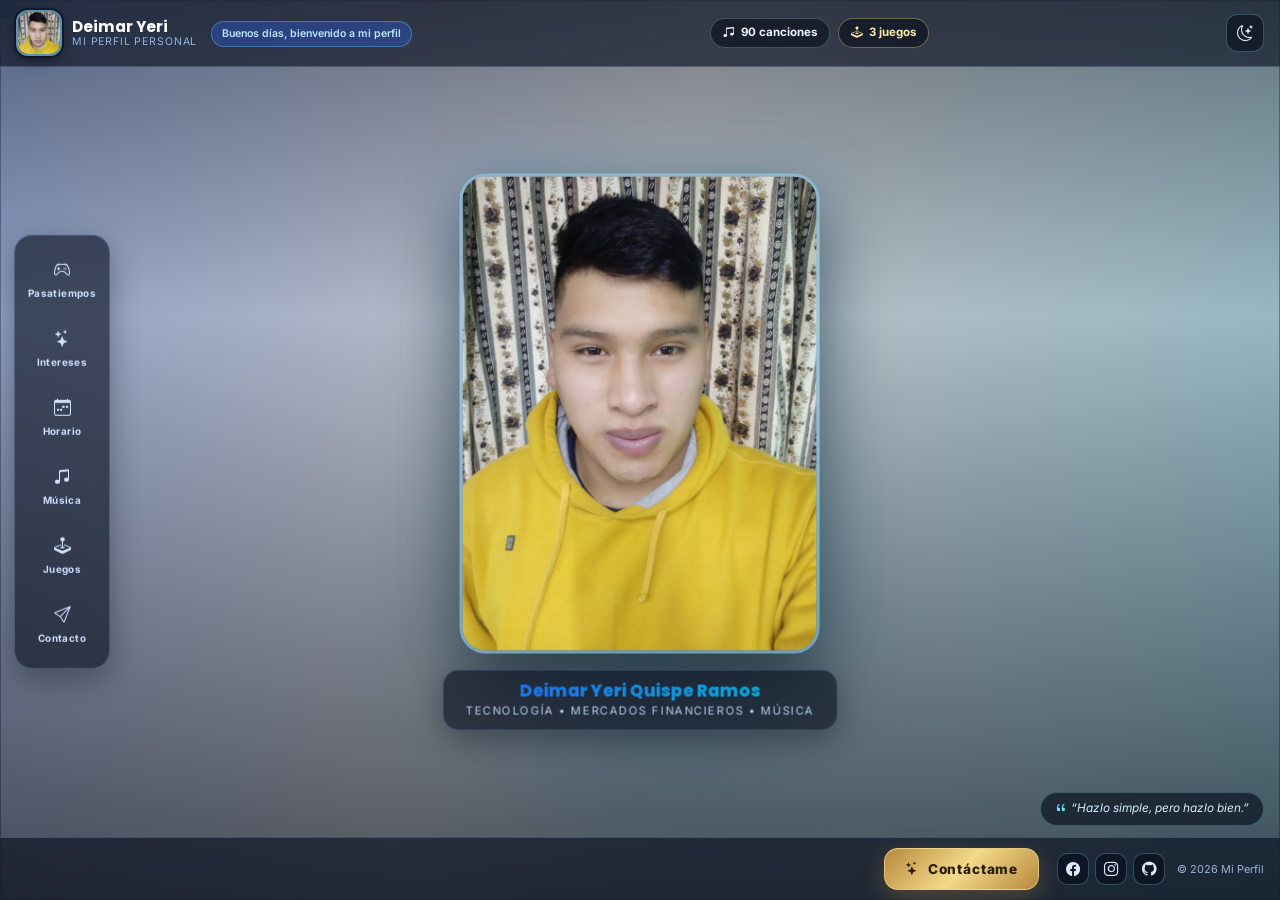
==== index.html @ ccaa0419 "Add files via upload" ====
<!DOCTYPE html>
<html lang="es">
<head>
  <meta charset="UTF-8">
  <!-- Viewport para PWA (guía: sin zoom manual) -->
  <meta name="viewport" content="width=device-width, initial-scale=1.0, maximum-scale=1.0, user-scalable=no">
  <title>Mi Perfil Personal</title>

  <!-- PWA -->
  <link rel="manifest" href="manifest.json">
  <meta name="theme-color" content="#0b1220">
  <meta name="description" content="Perfil personal de Deimar Yeri Quispe Ramos: pasatiempos, intereses, horario, música, juegos y contacto.">
  <link rel="icon" type="image/png" sizes="192x192" href="icons/icon-192.png">
  <link rel="apple-touch-icon" href="icons/icon-192.png">
  <meta name="apple-mobile-web-app-capable" content="yes">
  <meta name="apple-mobile-web-app-status-bar-style" content="black-translucent">
  <meta name="apple-mobile-web-app-title" content="Deimar Yeri">

  <!-- Detección de móvil/tablet (guía PWA) -->
  <script>
    (function () {
      var esMovil = window.innerWidth <= 768 || /Android|iPhone|iPad/i.test(navigator.userAgent);
      document.documentElement.classList.add(esMovil ? "es-movil" : "es-escritorio");
    })();
  </script>

  <!-- Tipografías -->
  <link rel="preconnect" href="https://fonts.googleapis.com">
  <link rel="preconnect" href="https://fonts.gstatic.com" crossorigin>
  <link href="https://fonts.googleapis.com/css2?family=Inter:wght@400;500;600&family=Poppins:wght@600;700;800&display=swap" rel="stylesheet">

  <!-- Bootstrap 5 (CDN) -->
  <link href="https://cdn.jsdelivr.net/npm/bootstrap@5.3.3/dist/css/bootstrap.min.css" rel="stylesheet">
  <!-- Iconos de Bootstrap -->
  <link href="https://cdn.jsdelivr.net/npm/bootstrap-icons@1.11.3/font/bootstrap-icons.css" rel="stylesheet">
  <!-- Mi hoja de estilos -->
  <link rel="stylesheet" href="style.css?v=lobby5">
</head>
<body>

<div class="lobby">

  <!-- ================= ESCENARIO DE FONDO ================= -->
  <div class="fondo-escenario" aria-hidden="true">
    <img src="https://images.unsplash.com/photo-1470071459604-3b5ec3a7fe05?auto=format&fit=crop&w=1600&q=70" alt="">
    <div class="fondo-tilt"></div>
    <div class="fondo-brillo"></div>
  </div>

  <!-- ================= BARRA SUPERIOR ================= -->
  <header class="barra-top">
    <div class="jugador">
      <img src="foto-perfil.jpg" alt="Foto de Deimar Yeri" class="jugador-foto">
      <div class="jugador-datos">
        <strong>Deimar Yeri</strong>
        <small>Mi Perfil Personal</small>
      </div>
      <div id="perfilSaludo" class="jugador-saludo"></div>
    </div>

    <div class="top-recursos" aria-hidden="true">
      <span class="chip-recurso"><i class="bi bi-music-note-beamed"></i>90 canciones</span>
      <span class="chip-recurso chip-oro"><i class="bi bi-joystick"></i>3 juegos</span>
    </div>

    <div class="top-acciones">
      <button id="botonInstalar" type="button" class="btn-top d-none" aria-label="Instalar la aplicación">
        <i class="bi bi-download"></i>
      </button>
      <button id="botonTema" type="button" class="btn-top" aria-label="Cambiar tema">
        <i class="bi bi-moon-stars"></i>
      </button>

      <!-- Menú hamburguesa (se ve solo en celular) -->
      <button class="btn-top d-md-none" type="button" data-bs-toggle="collapse" data-bs-target="#menu"
              aria-controls="menu" aria-expanded="false" aria-label="Abrir menú">
        <i class="bi bi-list"></i>
      </button>
    </div>

    <!-- Menú desplegable del hamburguesa -->
    <div class="collapse menu-caida" id="menu">
      <ul class="nav flex-column menu-lista">
        <li><a class="nav-link" href="#pasatiempos" data-panel="pasatiempos"><i class="bi bi-controller"></i>Pasatiempos</a></li>
        <li><a class="nav-link" href="#intereses" data-panel="intereses"><i class="bi bi-stars"></i>Intereses</a></li>
        <li><a class="nav-link" href="#horario" data-panel="horario"><i class="bi bi-calendar-week"></i>Horario</a></li>
        <li><a class="nav-link" href="#musica" data-panel="musica"><i class="bi bi-music-note-beamed"></i>Música</a></li>
        <li><a class="nav-link" href="#juegos" data-panel="juegos"><i class="bi bi-joystick"></i>Juegos</a></li>
        <li><a class="nav-link" href="#contacto" data-panel="contacto"><i class="bi bi-send"></i>Contacto</a></li>
      </ul>
    </div>
  </header>

  <!-- ================= ZONA CENTRAL ================= -->
  <div class="centro">

    <!-- Rail de iconos (columna izquierda, como Tienda/Eventos) -->
    <nav class="rail d-none d-md-flex" aria-label="Secciones">
      <button class="rail-btn" type="button" data-panel="pasatiempos">
        <i class="bi bi-controller"></i><span>Pasatiempos</span>
      </button>
      <button class="rail-btn" type="button" data-panel="intereses">
        <i class="bi bi-stars"></i><span>Intereses</span>
      </button>
      <button class="rail-btn" type="button" data-panel="horario">
        <i class="bi bi-calendar-week"></i><span>Horario</span>
      </button>
      <button class="rail-btn" type="button" data-panel="musica">
        <i class="bi bi-music-note-beamed"></i><span>Música</span>
      </button>
      <button class="rail-btn" type="button" data-panel="juegos">
        <i class="bi bi-joystick"></i><span>Juegos</span>
      </button>
      <button class="rail-btn rail-oro" type="button" data-panel="contacto">
        <i class="bi bi-send"></i><span>Contacto</span>
      </button>
    </nav>

    <!-- Personaje central -->
    <div class="escenario">
      <img class="personaje" src="foto-perfil.jpg" alt="Deimar Yeri Quispe Ramos">
      <div class="placa-nombre">
        <h1>Deimar Yeri Quispe Ramos</h1>
        <p>Tecnología • Mercados financieros • Música</p>
      </div>
    </div>

    <!-- Panel flotante de contenido -->
    <aside class="panel-flotante" id="panelLateral" aria-live="polite">
      <div class="panel-cab">
        <button type="button" class="btn-top" id="cerrarPanel" aria-label="Cerrar panel">
          <i class="bi bi-chevron-right"></i>
        </button>
      </div>

      <div class="panel-scroll">

        <!-- ===== PASATIEMPOS ===== -->
        <section id="pasatiempos" class="panel-seccion d-none">
          <h2 class="panel-titulo"><i class="bi bi-controller"></i>Pasatiempos</h2>
          <div class="tarjetas-mini">
            <article class="mini-card">
              <img src="https://images.unsplash.com/photo-1552820728-8b83bb6b773f?auto=format&fit=crop&w=400&h=400&q=70"
                   alt="Control de videojuegos con luces neón">
              <div class="mini-datos">
                <h3>Videojuegos</h3>
                <p>Dota 2, Fortnite y Mobile Legends con amigos.</p>
              </div>
            </article>
            <article class="mini-card">
              <img src="https://images.unsplash.com/photo-1505740420928-5e560c06d30e?auto=format&fit=crop&w=400&h=400&q=70"
                   alt="Audífonos sobre un fondo amarillo">
              <div class="mini-datos">
                <h3>Escuchar música</h3>
                <p>Cumbia y playlists para todo el día.</p>
              </div>
            </article>
          </div>
        </section>

        <!-- ===== INTERESES ===== -->
        <section id="intereses" class="panel-seccion d-none">
          <h2 class="panel-titulo"><i class="bi bi-stars"></i>Intereses</h2>
          <div class="tarjetas-mini">
            <article class="mini-card">
              <img src="https://images.unsplash.com/photo-1498050108023-c5249f4df085?auto=format&fit=crop&w=400&h=400&q=70"
                   alt="Laptop con código de programación">
              <div class="mini-datos">
                <h3>Programación</h3>
                <p>HTML, CSS y Bootstrap por ahora.</p>
              </div>
            </article>
            <article class="mini-card">
              <img src="https://images.unsplash.com/photo-1535320903710-d993d3d77d29?auto=format&fit=crop&w=400&h=400&q=70"
                   alt="Pantalla con un gráfico de precios de bolsa">
              <div class="mini-datos">
                <h3>Mercados financieros</h3>
                <p>Gráficos, análisis y noticias del mercado.</p>
              </div>
            </article>
            <article class="mini-card">
              <img src="https://images.unsplash.com/photo-1621761191319-c6fb62004040?auto=format&fit=crop&w=400&h=400&q=70"
                   alt="Celular mostrando el mercado de bitcoin y ethereum">
              <div class="mini-datos">
                <h3>Criptomonedas</h3>
                <p>Noticias y tendencias del mundo cripto.</p>
              </div>
            </article>
          </div>
        </section>

        <!-- ===== HORARIO ===== -->
        <section id="horario" class="panel-seccion d-none">
          <div class="panel-cabecera">
            <h2 class="panel-titulo"><i class="bi bi-calendar-week"></i>Horario</h2>
            <a class="panel-enlace"
               href="https://docs.google.com/spreadsheets/d/e/2PACX-1vQvH7ZB_PEhau06cWMziqTZwMkO6uHZtCbIBEg_jOJOKpESjTNIOY_ibrnfZBK_mID2GYrBKqdiHUqO/pubhtml?gid=0&single=true"
               target="_blank" rel="noopener">Abrir hoja</a>
          </div>
          <div class="hoja-horario">
            <iframe
              src="https://docs.google.com/spreadsheets/d/e/2PACX-1vQvH7ZB_PEhau06cWMziqTZwMkO6uHZtCbIBEg_jOJOKpESjTNIOY_ibrnfZBK_mID2GYrBKqdiHUqO/pubhtml?gid=0&single=true&widget=true&headers=false"
              title="Horario de actividades en Google Sheets"
              allowfullscreen></iframe>
          </div>
        </section>

        <!-- ===== MÚSICA ===== -->
        <section id="musica" class="panel-seccion d-none">
          <div class="panel-cabecera">
            <h2 class="panel-titulo"><i class="bi bi-music-note-beamed"></i>Música</h2>

            <div class="panel-filtros">
              <select id="filtroGenero" class="form-select form-select-sm" aria-label="Género">
                <option value="">Todos</option>
                <option value="Cumbia">Cumbia</option>
                <option value="Romántica">Romántica</option>
                <option value="Regional mexicano">Regional mexicano</option>
              </select>
              <input type="search" id="buscarMusica" class="form-control form-control-sm"
                     placeholder="Buscar artista…" aria-label="Buscar artista o canción">
            </div>
          </div>

          <p id="mensajeCanciones" class="mensaje-filtro" aria-live="polite"></p>

          <div id="galeriaArtistas" class="galeria-artistas"></div>

          <div id="detalleArtista" class="detalle-artista d-none">
            <button type="button" id="volverArtistas" class="btn-volver">
              <i class="bi bi-arrow-left me-1"></i>Volver
            </button>
            <h3 id="tituloArtista" class="titulo-artista"></h3>
            <ul class="list-group lista-musica" id="listaCanciones"></ul>
          </div>
        </section>

        <!-- ===== JUEGOS ===== -->
        <section id="juegos" class="panel-seccion d-none">
          <div class="panel-cabecera">
            <h2 class="panel-titulo"><i class="bi bi-joystick"></i>Juegos favoritos</h2>

            <select id="filtroTipoJuego" class="form-select form-select-sm" aria-label="Filtrar por tipo">
              <option value="">Todos los tipos</option>
              <option value="MOBA">MOBA</option>
              <option value="Battle Royale">Battle Royale</option>
            </select>
          </div>

          <p id="mensajeFiltroJuegos" class="mensaje-filtro" aria-live="polite"></p>

          <div class="juegos-lista">
            <article class="juego-card" data-tipo="MOBA">
              <img src="https://cdn.cloudflare.steamstatic.com/steam/apps/570/header.jpg" alt="Dota 2">
              <div class="juego-datos">
                <h3>Dota 2</h3>
                <p>Estrategia y trabajo en equipo.</p>
              </div>
            </article>

            <article class="juego-card" data-tipo="Battle Royale">
              <img src="https://static.wikia.nocookie.net/fortnite/images/a/a5/Fortnite_Chapter_7-_Season_4_cover_image.jpg/revision/latest" alt="Fortnite">
              <div class="juego-datos">
                <h3>Fortnite</h3>
                <p>Battle royale con construcción y disparos.</p>
              </div>
            </article>

            <article class="juego-card" data-tipo="MOBA">
              <img src="https://akmweb.youngjoygame.com/web/gms/image/c3d1596795b86dc26e5f1ef2d48c3dfd.jpg" alt="Mobile Legends">
              <div class="juego-datos">
                <h3>Mobile Legends</h3>
                <p>MOBA para celular, partidas rápidas.</p>
              </div>
            </article>
          </div>
        </section>

        <!-- ===== CONTACTO ===== -->
        <section id="contacto" class="panel-seccion d-none">
          <h2 class="panel-titulo"><i class="bi bi-send"></i>Contáctame</h2>

          <form id="formContacto" class="formulario" novalidate>
            <div class="mb-2 c-nombre">
              <label for="conNombre" class="form-label">Nombre completo</label>
              <input type="text" class="form-control form-control-sm" id="conNombre" maxlength="60"
                     placeholder="Ej. Ana Torres Quispe" autocomplete="name">
              <div class="invalid-feedback">Falta llenar tu nombre completo.</div>
            </div>

            <div class="mb-2 c-correo">
              <label for="conCorreo" class="form-label">Correo electrónico</label>
              <input type="email" class="form-control form-control-sm" id="conCorreo" maxlength="80"
                     placeholder="tucorreo@ejemplo.com" autocomplete="email">
              <div class="invalid-feedback">Falta llenar tu correo.</div>
            </div>

            <div class="row g-2 mb-2">
              <div class="col-6">
                <label for="conCelular" class="form-label">Celular</label>
                <input type="tel" class="form-control form-control-sm" id="conCelular" maxlength="17"
                       placeholder="987 654 321" autocomplete="tel">
                <div class="invalid-feedback">Falta tu número de celular.</div>
              </div>

              <div class="col-6">
                <label for="conMotivo" class="form-label">Motivo</label>
                <select class="form-select form-select-sm" id="conMotivo">
                  <option value="">Elige…</option>
                  <option value="Propuesta de proyecto">Propuesta de proyecto</option>
                  <option value="Jugar un videojuego">Jugar un videojuego</option>
                  <option value="Compartir intereses">Compartir intereses</option>
                  <option value="Otra consulta">Otra consulta</option>
                </select>
                <div class="invalid-feedback">Falta elegir el motivo.</div>
              </div>
            </div>

            <div class="mb-2 c-tema">
              <label for="conTema" class="form-label">¿Sobre qué tema?</label>
              <select class="form-select form-select-sm" id="conTema">
                <option value="">Elige el motivo…</option>
              </select>
              <div class="invalid-feedback">Falta elegir el tema.</div>
            </div>

            <div class="mb-2 c-mensaje">
              <label for="conMensaje" class="form-label">
                Mensaje <span id="contadorMensaje" class="texto-ayuda">0/300</span>
              </label>
              <textarea class="form-control form-control-sm" id="conMensaje" rows="3" maxlength="300"
                        placeholder="Cuéntame tu propuesta o de qué quieres hablar…"></textarea>
              <div class="invalid-feedback">Falta escribir tu mensaje.</div>
            </div>

            <div class="d-flex gap-2 c-botones">
              <button type="submit" class="btn btn-primary btn-sm flex-fill">
                <i class="bi bi-send me-1"></i>Preparar
              </button>
              <button type="reset" class="btn btn-outline-light btn-sm">Limpiar</button>
            </div>

            <div id="avisoContacto" class="alert d-none mt-2 mb-0" role="alert"></div>
          </form>

          <div id="resumenContacto" class="resumen-contacto d-none">
            <h3 class="subtitulo-contacto">Revisa tu mensaje</h3>
            <p id="resumenTexto" class="resumen-texto"></p>

            <div class="d-flex flex-wrap gap-2 justify-content-center">
              <a id="enviarWhatsApp" class="btn btn-success btn-sm" target="_blank" rel="noopener">
                <i class="bi bi-whatsapp me-1"></i>WhatsApp
              </a>
              <a id="enviarCorreo" class="btn btn-outline-primary btn-sm" target="_blank" rel="noopener">
                <i class="bi bi-envelope me-1"></i>Correo
              </a>
              <button type="button" id="editarMensaje" class="btn btn-outline-secondary btn-sm">Editar</button>
            </div>
          </div>
        </section>
      </div>
    </aside>
  </div>

  <!-- ================= BARRA INFERIOR ================= -->
  <footer class="footer barra-abajo">
    <button class="abajo-cta" type="button" data-panel="contacto">
      <i class="bi bi-stars"></i>Contáctame
    </button>

    <div class="abajo-pie">
      <div class="redes">
        <a href="https://www.facebook.com/deymaryeri.quisperamos/" target="_blank" rel="noopener"
           title="Yeri QR" aria-label="Facebook: Yeri QR"><i class="bi bi-facebook"></i></a>
        <a href="https://www.instagram.com/francotech24/" target="_blank" rel="noopener"
           title="francotech24" aria-label="Instagram: francotech24"><i class="bi bi-instagram"></i></a>
        <a href="https://github.com/kalizdy" target="_blank" rel="noopener"
           title="kalizdy" aria-label="GitHub: kalizdy"><i class="bi bi-github"></i></a>
      </div>
      <p class="small mb-0">© 2026 Mi Perfil</p>
    </div>
  </footer>

  <p class="frase-flotante"><i class="bi bi-quote"></i>“Hazlo simple, pero hazlo bien.”</p>
</div><!-- /.lobby -->

  <script src="https://cdn.jsdelivr.net/npm/bootstrap@5.3.3/dist/js/bootstrap.bundle.min.js"></script>
  <script src="script.js?v=lobby3"></script>
</body>
</html>
---- style.css ----
/* ==========================================================
   Mi Perfil — Estilo "LOBBY DE JUEGO"
   Fondo de escenario, personaje central, rail de iconos,
   barra inferior y paneles flotantes que no tapan la pantalla.
   ========================================================== */

/* ===== Variables ===== */
:root {
  --marca: #2563eb;
  --marca-2: #06b6d4;
  --degradado: linear-gradient(135deg, #2563eb 0%, #06b6d4 100%);
  --oro: linear-gradient(135deg, #b7893b 0%, #f3d98b 50%, #b7893b 100%);
  --tinta: #0f172a;
  --suave: #55637a;
  --borde: rgba(15, 23, 42, 0.1);
  --sombra-suave: 0 10px 30px rgba(2, 8, 20, 0.35);
  --cristal: rgba(9, 16, 32, 0.62);
  --cristal-borde: rgba(148, 197, 255, 0.25);
}

[data-bs-theme="dark"] {
  --tinta: #e8eef9;
  --suave: #9fb0c9;
  --borde: rgba(148, 197, 255, 0.14);
}

/* ===== Base ===== */
* {
  box-sizing: border-box;
}

html,
body {
  height: 100%;
  margin: 0;
  overflow: hidden;
}

body {
  font-family: "Inter", "Segoe UI", Arial, sans-serif;
  color: var(--tinta);
  -webkit-font-smoothing: antialiased;
}

h1, h2, h3,
.panel-titulo,
.jugador strong,
.placa-nombre h1 {
  font-family: "Poppins", "Inter", sans-serif;
}

/* Contenedor principal: una sola pantalla */
.lobby {
  position: relative;
  height: 100dvh;
  display: grid;
  grid-template-rows: auto 1fr auto;
  overflow: hidden;
  color: #f1f6ff;
  isolation: isolate;
}

/* ==========================================================
   ESCENARIO DE FONDO
   ========================================================== */
.fondo-escenario {
  position: absolute;
  inset: 0;
  z-index: -3;
}

.fondo-escenario img {
  width: 100%;
  height: 100%;
  object-fit: cover;
  filter: saturate(1.15) brightness(0.85);
}

.fondo-tilt {
  position: absolute;
  inset: 0;
  background:
    linear-gradient(180deg, rgba(6, 12, 26, 0.55) 0%, rgba(10, 18, 40, 0.25) 35%, rgba(4, 9, 20, 0.7) 100%),
    linear-gradient(110deg, rgba(37, 99, 235, 0.35) 0%, transparent 45%, rgba(6, 182, 212, 0.3) 100%);
}

.fondo-brillo {
  position: absolute;
  left: 50%;
  bottom: 14%;
  width: min(70vh, 700px);
  height: min(70vh, 700px);
  transform: translate(-50%, 30%);
  background: radial-gradient(circle, rgba(56, 189, 248, 0.35) 0%, rgba(56, 189, 248, 0.08) 45%, transparent 70%);
  z-index: -2;
  filter: blur(4px);
}

[data-bs-theme="dark"] .fondo-tilt {
  background:
    linear-gradient(180deg, rgba(4, 8, 18, 0.75) 0%, rgba(8, 14, 30, 0.5) 35%, rgba(2, 6, 15, 0.85) 100%),
    linear-gradient(110deg, rgba(37, 99, 235, 0.45) 0%, transparent 45%, rgba(6, 182, 212, 0.35) 100%);
}

/* ==========================================================
   BARRA SUPERIOR
   ========================================================== */
.barra-top {
  position: relative;
  z-index: 30;
  display: flex;
  align-items: center;
  gap: 12px;
  padding: 10px 16px;
  background: var(--cristal);
  backdrop-filter: blur(14px);
  border-bottom: 1px solid var(--cristal-borde);
}

.jugador {
  display: flex;
  align-items: center;
  gap: 10px;
  min-width: 0;
}

.jugador-foto {
  width: 46px;
  height: 46px;
  border-radius: 12px;
  object-fit: cover;
  object-position: center 12%;
  border: 2px solid rgba(125, 211, 252, 0.6);
  box-shadow: 0 0 0 2px rgba(2, 8, 20, 0.5), 0 4px 14px rgba(0, 0, 0, 0.45);
}

.jugador-datos {
  display: flex;
  flex-direction: column;
  line-height: 1.15;
  white-space: nowrap;
}

.jugador-datos strong {
  font-size: 0.95rem;
  color: #ffffff;
}

.jugador-datos small {
  font-size: 0.66rem;
  color: #8fb4e8;
  text-transform: uppercase;
  letter-spacing: 0.08em;
}

.jugador-saludo .saludo-dinamico {
  display: inline-block;
  margin-left: 4px;
  padding: 4px 10px;
  border-radius: 999px;
  font-size: 0.66rem;
  font-weight: 600;
  color: #bae6fd;
  background: rgba(37, 99, 235, 0.35);
  border: 1px solid rgba(125, 211, 252, 0.35);
}

.top-recursos {
  display: flex;
  gap: 8px;
  margin-left: auto;
  margin-right: auto;
}

.chip-recurso {
  display: inline-flex;
  align-items: center;
  gap: 6px;
  padding: 5px 12px;
  border-radius: 999px;
  font-size: 0.72rem;
  font-weight: 700;
  color: #e9f4ff;
  background: rgba(2, 8, 20, 0.55);
  border: 1px solid rgba(125, 211, 252, 0.3);
}

.chip-recurso.chip-oro {
  color: #fde9a9;
  border-color: rgba(243, 217, 139, 0.4);
}

.top-acciones {
  display: flex;
  gap: 8px;
}

.btn-top {
  display: inline-flex;
  align-items: center;
  justify-content: center;
  width: 38px;
  height: 38px;
  border-radius: 11px;
  font-size: 1rem;
  color: #e9f4ff;
  background: rgba(2, 8, 20, 0.55);
  border: 1px solid rgba(125, 211, 252, 0.3);
  transition: transform 0.2s, background 0.2s, border-color 0.2s;
}

.btn-top:hover {
  transform: translateY(-2px);
  background: rgba(37, 99, 235, 0.5);
  border-color: rgba(125, 211, 252, 0.6);
  color: #ffffff;
}

/* Menú desplegable del hamburguesa */
.menu-caida.menu-lista,
.menu-caida {
  position: absolute !important;
  top: 62px;
  right: 14px;
  z-index: 60;
  width: 236px;
  padding: 6px;
  border-radius: 14px;
  background: rgba(8, 14, 30, 0.96);
  border: 1px solid var(--cristal-borde);
  box-shadow: 0 18px 40px rgba(0, 0, 0, 0.5);
}

.menu-lista .nav-link {
  display: flex;
  align-items: center;
  gap: 10px;
  padding: 9px 12px;
  border-radius: 10px;
  color: #dbe7ff;
  font-size: 0.85rem;
  font-weight: 600;
}

.menu-lista .nav-link:hover,
.menu-lista .nav-link.active {
  background: rgba(37, 99, 235, 0.35);
  color: #ffffff;
}

.menu-lista .nav-link i {
  color: #7dd3fc;
}

/* ==========================================================
   ZONA CENTRAL
   ========================================================== */
.centro {
  position: relative;
  min-height: 0;
}

/* Rail de iconos (izquierda) */
.rail {
  position: absolute;
  left: 14px;
  top: 50%;
  transform: translateY(-50%);
  z-index: 20;
  display: flex;
  flex-direction: column;
  gap: 6px;
  padding: 12px 8px;
  border-radius: 18px;
  background: var(--cristal);
  backdrop-filter: blur(14px);
  border: 1px solid var(--cristal-borde);
  box-shadow: var(--sombra-suave);
}

.rail-btn {
  display: flex;
  flex-direction: column;
  align-items: center;
  gap: 3px;
  width: 78px;
  padding: 9px 4px;
  border-radius: 12px;
  color: #cfe0ff;
  background: transparent;
  border: 1px solid transparent;
  transition: background 0.2s, color 0.2s, border-color 0.2s, transform 0.2s;
}

.rail-btn i {
  font-size: 1.05rem;
}

.rail-btn span {
  font-size: 0.62rem;
  font-weight: 700;
  letter-spacing: 0.04em;
}

.rail-btn:hover {
  transform: translateX(3px);
  background: rgba(37, 99, 235, 0.3);
  color: #ffffff;
  border-color: rgba(125, 211, 252, 0.35);
}

.rail-btn.activo {
  background: var(--degradado);
  color: #ffffff;
  border-color: rgba(125, 211, 252, 0.55);
  box-shadow: 0 6px 18px rgba(37, 99, 235, 0.45);
}

.rail-oro.activo {
  background: var(--oro);
  color: #2b1c05;
}

/* Personaje central */
.escenario {
  position: absolute;
  left: 50%;
  top: 50%;
  transform: translate(-50%, -50%);
  z-index: 10;
  display: flex;
  flex-direction: column;
  align-items: center;
  gap: 16px;
  pointer-events: none;
}

.personaje {
  height: min(56vh, 480px);
  width: auto;
  aspect-ratio: 3 / 4;
  object-fit: cover;
  object-position: center 18%;
  border-radius: 26px;
  border: 3px solid rgba(125, 211, 252, 0.45);
  box-shadow:
    0 30px 70px rgba(0, 0, 0, 0.55),
    0 0 60px rgba(56, 189, 248, 0.25);
}

.placa-nombre {
  padding: 10px 22px;
  border-radius: 16px;
  text-align: center;
  background: var(--cristal);
  backdrop-filter: blur(14px);
  border: 1px solid var(--cristal-borde);
  box-shadow: var(--sombra-suave);
  pointer-events: auto;
}

.placa-nombre h1 {
  margin: 0;
  font-size: 1.05rem;
  font-weight: 800;
  background: var(--degradado);
  -webkit-background-clip: text;
  background-clip: text;
  color: transparent;
}

.placa-nombre p {
  margin: 2px 0 0;
  font-size: 0.7rem;
  color: #b9cdf0;
  text-transform: uppercase;
  letter-spacing: 0.14em;
}

/* ==========================================================
   PANELES FLOTANTES
   ========================================================== */
.panel-flotante {
  position: absolute;
  right: 16px;
  top: 14px;
  bottom: 14px;
  z-index: 25;
  width: min(430px, calc(100% - 120px - 16px));
  display: flex;
  flex-direction: column;
  border-radius: 20px;
  background: rgba(234, 242, 254, 0.9);
  border: 1px solid var(--cristal-borde);
  box-shadow: var(--sombra-suave);
  backdrop-filter: blur(18px);
  transform: translateX(calc(100% + 40px));
  opacity: 0;
  visibility: hidden;
  transition: transform 0.35s cubic-bezier(0.2, 0.8, 0.25, 1), opacity 0.3s, visibility 0.3s;
}

[data-bs-theme="dark"] .panel-flotante {
  background: rgba(10, 16, 32, 0.88);
}

.lobby[data-panel] .panel-flotante.abierto,
.panel-flotante.abierto {
  transform: translateX(0);
  opacity: 1;
  visibility: visible;
}

.panel-cab {
  display: flex;
  justify-content: flex-end;
  padding: 8px 10px 0;
}

.panel-cab .btn-top {
  width: 32px;
  height: 32px;
  font-size: 0.9rem;
  color: var(--tinta);
  background: var(--borde);
  border-color: var(--borde);
}

[data-bs-theme="dark"] .panel-cab .btn-top {
  color: #dbe7ff;
}

.panel-scroll {
  flex: 1 1 auto;
  overflow-y: auto;
  padding: 10px 18px 18px;
}

.panel-seccion {
  animation: aparece 0.3s ease;
}

@keyframes aparece {
  from { opacity: 0; transform: translateY(8px); }
  to { opacity: 1; transform: translateY(0); }
}

.panel-titulo {
  display: flex;
  align-items: center;
  gap: 8px;
  margin: 0 0 12px;
  font-size: 1rem;
  font-weight: 700;
  color: var(--tinta);
}

.panel-titulo i {
  color: var(--marca);
}

.panel-cabecera {
  display: flex;
  align-items: center;
  justify-content: space-between;
  gap: 10px;
  flex-wrap: wrap;
  margin-bottom: 10px;
}

.panel-cabecera .panel-titulo {
  margin: 0;
}

.panel-filtros {
  display: flex;
  gap: 6px;
  flex-wrap: wrap;
}

.panel-filtros .form-select,
.panel-filtros .form-control {
  width: auto;
  min-width: 110px;
}

.panel-enlace {
  font-size: 0.78rem;
  font-weight: 700;
  color: var(--marca);
  text-decoration: none;
}

.panel-enlace:hover {
  text-decoration: underline;
}

/* Mini tarjetas (pasatiempos e intereses) */
.tarjetas-mini {
  display: flex;
  flex-direction: column;
  gap: 10px;
}

.mini-card {
  display: flex;
  align-items: center;
  gap: 12px;
  padding: 10px;
  border: 1px solid var(--borde);
  border-radius: 14px;
  background: rgba(255, 255, 255, 0.65);
  transition: transform 0.2s, border-color 0.2s, box-shadow 0.2s;
}

[data-bs-theme="dark"] .mini-card {
  background: rgba(255, 255, 255, 0.05);
}

.mini-card:hover {
  transform: translateY(-2px);
  border-color: rgba(37, 99, 235, 0.45);
  box-shadow: 0 10px 22px rgba(2, 8, 20, 0.18);
}

.mini-card img {
  width: 58px;
  height: 58px;
  object-fit: cover;
  border-radius: 12px;
  flex: 0 0 58px;
}

.mini-datos h3 {
  margin: 0 0 2px;
  font-size: 0.9rem;
  font-weight: 700;
  color: var(--tinta);
}

.mini-datos p {
  margin: 0;
  font-size: 0.78rem;
  color: var(--suave);
  line-height: 1.35;
}

/* Horario */
.hoja-horario {
  height: 320px;
  border-radius: 12px;
  overflow: hidden;
  border: 1px solid var(--borde);
}

.hoja-horario iframe {
  width: 100%;
  height: 100%;
  border: 0;
}

/* Música */
.galeria-artistas {
  display: grid;
  grid-template-columns: repeat(3, 1fr);
  gap: 10px;
}

.artista-card {
  position: relative;
  aspect-ratio: 1 / 1;
  border-radius: 14px;
  overflow: hidden;
  border: 1px solid var(--borde);
  cursor: pointer;
  transition: transform 0.2s, box-shadow 0.2s;
  padding: 0;
  background: none;
}

.artista-card:hover {
  transform: translateY(-3px) scale(1.02);
  box-shadow: 0 12px 26px rgba(2, 8, 20, 0.35);
}

.artista-card .artista-foto {
  width: 100%;
  height: 100%;
  object-fit: cover;
  display: block;
  transition: transform 0.35s;
}

.artista-card:hover .artista-foto {
  transform: scale(1.08);
}

.artista-nombre {
  position: absolute;
  left: 10px;
  right: 10px;
  bottom: 24px;
  z-index: 2;
  font-weight: 700;
  font-size: 0.78rem;
  line-height: 1.2;
  color: #ffffff;
  text-shadow: 0 2px 10px rgba(0, 0, 0, 0.6);
  display: -webkit-box;
  -webkit-line-clamp: 2;
  -webkit-box-orient: vertical;
  overflow: hidden;
}

.artista-cantidad {
  position: absolute;
  left: 10px;
  bottom: 7px;
  z-index: 2;
  font-size: 0.55rem;
  font-weight: 700;
  letter-spacing: 0.08em;
  text-transform: uppercase;
  color: #67e8f9;
  text-shadow: 0 2px 8px rgba(0, 0, 0, 0.6);
}

.mensaje-filtro {
  font-size: 0.78rem;
  color: var(--suave);
  margin: 0 0 8px;
}

.titulo-artista {
  font-size: 1rem;
  margin: 0 0 10px;
  color: var(--tinta);
}

.btn-volver {
  padding: 5px 12px;
  margin-bottom: 10px;
  font-size: 0.78rem;
  font-weight: 700;
  color: var(--tinta);
  background: var(--borde);
  border: 1px solid var(--borde);
  border-radius: 999px;
  transition: background 0.2s, color 0.2s;
}

.btn-volver:hover {
  background: var(--marca);
  color: #ffffff;
}

.lista-musica .list-group-item {
  display: flex;
  align-items: center;
  gap: 10px;
  padding: 7px 10px;
  font-size: 0.82rem;
  color: var(--tinta);
  background: transparent;
  border-color: var(--borde);
}

.lista-musica .portada {
  width: 38px;
  height: 38px;
  flex: 0 0 38px;
  border-radius: 9px;
  object-fit: cover;
}

/* Juegos */
.juegos-lista {
  display: grid;
  grid-template-columns: repeat(2, 1fr);
  gap: 10px;
}

.juego-card {
  display: flex;
  align-items: center;
  gap: 10px;
  padding: 10px;
  border: 1px solid var(--borde);
  border-radius: 14px;
  background: rgba(255, 255, 255, 0.65);
  cursor: default;
  transition: transform 0.2s, border-color 0.2s, box-shadow 0.2s;
}

[data-bs-theme="dark"] .juego-card {
  background: rgba(255, 255, 255, 0.05);
}

.juego-card:hover {
  transform: translateY(-2px);
  border-color: rgba(37, 99, 235, 0.45);
  box-shadow: 0 10px 22px rgba(2, 8, 20, 0.18);
}

.juego-card img {
  width: 64px;
  height: 64px;
  object-fit: cover;
  border-radius: 12px;
  flex: 0 0 64px;
}

.juego-datos h3 {
  margin: 0 0 2px;
  font-size: 0.86rem;
  font-weight: 700;
  color: var(--tinta);
}

.juego-datos p {
  margin: 0;
  font-size: 0.72rem;
  color: var(--suave);
  line-height: 1.3;
}

/* Contacto */
.formulario .form-label {
  font-size: 0.74rem;
  font-weight: 600;
  color: var(--tinta);
}

.form-control,
.form-select {
  border-radius: 10px;
}

.formulario .invalid-feedback,
.aviso-caracter {
  font-size: 0.7rem;
}

.aviso-caracter {
  color: #b45309;
  margin-top: 4px;
}

.texto-ayuda {
  font-size: 0.66rem;
  color: var(--suave);
}

.resumen-contacto {
  margin-top: 12px;
  padding: 12px;
  border-radius: 14px;
  background: var(--borde);
  border: 1px solid var(--borde);
  text-align: center;
}

.subtitulo-contacto {
  font-size: 0.88rem;
  margin-bottom: 6px;
  color: var(--tinta);
}

.resumen-texto {
  font-size: 0.76rem;
  color: var(--suave);
  margin-bottom: 10px;
  white-space: pre-line;
}

/* Aviso de envío más compacto */
.panel-seccion .alert {
  padding: 8px 12px;
  font-size: 0.75rem;
}

/* ==========================================================
   BARRA INFERIOR
   ========================================================== */
.barra-abajo {
  position: relative;
  z-index: 30;
  display: flex;
  align-items: center;
  gap: 10px;
  padding: 10px 16px;
  background: var(--cristal);
  backdrop-filter: blur(14px);
  border-top: 1px solid var(--cristal-borde);
}

/* Botón dorado "Contáctame" (como Clasificatoria) */
.abajo-cta {
  display: inline-flex;
  align-items: center;
  gap: 8px;
  margin-left: auto;
  padding: 10px 20px;
  border-radius: 14px;
  font-weight: 800;
  font-size: 0.85rem;
  letter-spacing: 0.06em;
  color: #2b1c05;
  background: var(--oro);
  border: 1px solid rgba(243, 217, 139, 0.7);
  box-shadow: 0 8px 24px rgba(183, 137, 59, 0.35);
  transition: transform 0.2s, box-shadow 0.2s;
}

.abajo-cta:hover {
  transform: translateY(-2px);
  box-shadow: 0 12px 30px rgba(183, 137, 59, 0.5);
}

/* Resalta el CTA cuando la sección de contacto está abierta */
.abajo-cta.activo {
  outline: 2px solid rgba(125, 211, 252, 0.7);
  outline-offset: 2px;
}

.abajo-pie {
  display: flex;
  align-items: center;
  gap: 12px;
  margin-left: 8px;
}

.redes {
  display: flex;
  gap: 6px;
}

.redes a {
  display: inline-flex;
  align-items: center;
  justify-content: center;
  width: 32px;
  height: 32px;
  border-radius: 10px;
  font-size: 0.9rem;
  color: #dfe9ff;
  background: rgba(2, 8, 20, 0.55);
  border: 1px solid rgba(125, 211, 252, 0.3);
  transition: transform 0.2s, background 0.2s;
}

.redes a:hover {
  transform: translateY(-3px);
  background: var(--degradado);
  color: #ffffff;
}

.abajo-pie .small {
  color: #9fb4d8;
  font-size: 0.68rem;
  white-space: nowrap;
}

/* Frase flotante encima de la barra inferior */
.frase-flotante {
  position: absolute;
  right: 16px;
  bottom: 74px;
  z-index: 20;
  margin: 0;
  padding: 7px 14px;
  border-radius: 999px;
  font-style: italic;
  font-size: 0.74rem;
  color: #dbe9ff;
  background: rgba(2, 8, 20, 0.6);
  border: 1px solid rgba(125, 211, 252, 0.3);
  backdrop-filter: blur(10px);
}

.frase-flotante i {
  color: #67e8f9;
  margin-right: 4px;
}

/* ==========================================================
   CELULARES EN VERTICAL (< 769px): TODO APILADO
   ========================================================== */
@media (max-width: 768.98px) and (orientation: portrait) {
  .barra-top {
    padding: 8px 10px;
    flex-wrap: nowrap;
  }

  .jugador-saludo {
    display: none;
  }

  .top-recursos {
    display: none;
  }

  .centro {
    overflow: hidden;
  }

  /* El escenario ocupa el fondo: personaje centrado arriba */
  .escenario {
    left: 50%;
    top: 44%;
    gap: 10px;
  }

  .personaje {
    height: min(38vh, 320px);
  }

  .placa-nombre h1 {
    font-size: 0.9rem;
  }

  .placa-nombre p {
    font-size: 0.6rem;
  }

  /* El panel entra desde abajo, como una hoja flotante */
  .panel-flotante {
    left: 8px;
    right: 8px;
    top: auto;
    bottom: 8px;
    width: auto;
    max-height: calc(100dvh - 150px);
    transform: translateY(calc(100% + 60px));
  }

  .panel-flotante.abierto {
    transform: translateY(0);
  }

  .galeria-artistas {
    grid-template-columns: repeat(2, 1fr);
  }

  .juegos-lista {
    grid-template-columns: 1fr;
  }

  .barra-abajo {
    padding: 8px 10px;
    gap: 6px;
    flex-wrap: wrap;
  }

  .abajo-cta {
    margin-left: 0;
    width: 100%;
    justify-content: center;
    padding: 9px 16px;
  }

  .abajo-pie {
    width: 100%;
    justify-content: center;
    margin-left: 0;
  }

  .frase-flotante {
    display: none;
  }
}

/* Tabletas (769px – 1099px): el panel deja hueco para el rail */
@media (min-width: 769px) and (max-width: 1099.98px) {
  .rail {
    left: 8px;
  }

  .rail-btn {
    width: 64px;
  }

  .panel-flotante {
    width: min(400px, calc(100% - 90px - 12px));
  }
}

/* ==========================================================
   PANTALLA ACOSTADA (CELULAR Y TABLETA BAJA):
   MISMA ESTRUCTURA QUE LA LAPTOP, PERO COMPACTA
   ========================================================== */
@media (orientation: landscape) and (max-height: 520px) {

  /* Barras más delgadas para ganar pantalla */
  .barra-top {
    padding: 6px 14px;
  }

  .jugador-foto {
    width: 38px;
    height: 38px;
  }

  .jugador-datos strong {
    font-size: 0.85rem;
  }

  .jugador-saludo .saludo-dinamico {
    font-size: 0.6rem;
    padding: 3px 8px;
  }

  .chip-recurso {
    padding: 3px 10px;
    font-size: 0.66rem;
  }

  .btn-top {
    width: 32px;
    height: 32px;
    font-size: 0.9rem;
  }

  /* Personaje y placa compactos */
  .escenario {
    gap: 10px;
  }

  .personaje {
    height: min(50vh, 320px);
    border-radius: 20px;
    border-width: 2px;
  }

  .placa-nombre {
    padding: 6px 16px;
    border-radius: 12px;
  }

  .placa-nombre h1 {
    font-size: 0.82rem;
  }

  .placa-nombre p {
    font-size: 0.56rem;
    letter-spacing: 0.1em;
  }

  /* Barra inferior y frase más bajitas */
  .barra-abajo {
    padding: 6px 14px;
  }

  .abajo-cta {
    padding: 7px 18px;
    font-size: 0.78rem;
  }

  .abajo-pie .small {
    font-size: 0.62rem;
  }

  .frase-flotante {
    bottom: 58px;
    padding: 5px 12px;
    font-size: 0.68rem;
  }

  /* Panel pegado a los bordes y un poco más angosto */
  .panel-flotante {
    top: 8px;
    bottom: 8px;
    right: 8px;
  }

  .panel-titulo {
    font-size: 0.9rem;
    margin-bottom: 8px;
  }

  .hoja-horario {
    height: 220px;
  }

  .panel-cab {
    padding: 6px 8px 0;
  }

  .panel-scroll {
    padding: 6px 14px 12px;
  }
}

/* Ajustes SOLO cuando el ancho del acostado < 769px:
   mostrar el rail aunque Bootstrap lo esconda y ocultar la hamburguesa */
@media (max-width: 768.98px) and (orientation: landscape) {
  .rail {
    display: flex !important;
    left: 8px;
    padding: 8px 6px;
    border-radius: 14px;
  }

  .rail-btn {
    width: 56px;
    padding: 6px 2px;
  }

  .rail-btn span {
    font-size: 0.55rem;
  }

  .rail-btn i {
    font-size: 0.9rem;
  }

  /* hamburguesa sobra cuando el rail ya se ve */
  .top-acciones [data-bs-target="#menu"] {
    display: none !important;
  }

  /* dejo espacio en la barra superior */
  .jugador-saludo {
    display: none;
  }

  .panel-flotante {
    width: min(420px, calc(100% - 84px - 12px));
  }

  .galeria-artistas {
    grid-template-columns: repeat(5, 1fr);
  }

  .juegos-lista {
    grid-template-columns: repeat(2, 1fr);
  }
}

/* ==========================================================
   PANEL COMPACTO PARA PANTALLA ACOSTADA:
   contenido a 2 columnas y scroll visible
   ========================================================== */
@media (orientation: landscape) and (max-height: 520px) {

  /* Panel más grande: ocupa casi toda la pantalla útil */
  .panel-flotante {
    width: min(600px, calc(100% - 116px));
    top: 4px;
    bottom: 4px;
    right: 4px;
  }

  .panel-cab .btn-top {
    width: 26px;
    height: 26px;
    font-size: 0.75rem;
  }

  .panel-scroll {
    padding: 8px 12px 10px;
    overscroll-behavior: contain;
    -webkit-overflow-scrolling: touch;
  }

  .panel-scroll::-webkit-scrollbar {
    width: 5px;
  }

  .panel-scroll::-webkit-scrollbar-thumb {
    background: rgba(37, 99, 235, 0.55);
    border-radius: 999px;
  }

  .panel-cab {
    padding: 4px 8px 0;
  }

  .panel-titulo {
    font-size: 0.88rem;
    margin-bottom: 6px;
  }

  /* Tarjetas a 2 columnas */
  .tarjetas-mini {
    display: grid;
    grid-template-columns: repeat(2, 1fr);
    gap: 7px;
  }

  .mini-card {
    padding: 7px;
    gap: 8px;
  }

  .mini-card img {
    width: 44px;
    height: 44px;
    flex: 0 0 44px;
    border-radius: 9px;
  }

  .mini-datos h3 {
    font-size: 0.76rem;
  }

  .mini-datos p {
    font-size: 0.66rem;
  }

  .juegos-lista {
    grid-template-columns: repeat(2, 1fr);
    gap: 7px;
  }

  .juego-card {
    padding: 7px;
    gap: 8px;
  }

  .juego-card img {
    width: 46px;
    height: 46px;
    flex: 0 0 46px;
    border-radius: 9px;
  }

  .juego-datos h3 {
    font-size: 0.78rem;
  }

  .juego-datos p {
    font-size: 0.66rem;
  }

  /* Artistas en 5 columnas: 9 artistas caben en 2 filas */
  .galeria-artistas {
    grid-template-columns: repeat(5, 1fr);
    gap: 8px;
  }

  .artista-nombre {
    left: 7px;
    right: 7px;
    bottom: 18px;
    font-size: 0.64rem;
  }

  .artista-cantidad {
    left: 7px;
    bottom: 4px;
    font-size: 0.46rem;
  }

  .mensaje-filtro {
    font-size: 0.7rem;
    margin: 0 0 6px;
  }

  .lista-musica .list-group-item {
    padding: 4px 8px;
    font-size: 0.76rem;
  }

  .lista-musica .portada {
    width: 30px;
    height: 30px;
    flex: 0 0 30px;
    border-radius: 7px;
  }

  .hoja-horario {
    height: 170px;
  }

  /* Formulario a 2 columnas e inputs bajitos */
  .formulario {
    display: grid;
    grid-template-columns: 1fr 1fr;
    column-gap: 10px;
    row-gap: 5px;
    align-items: start;
  }

  .formulario .mb-2 {
    margin-bottom: 0 !important;
  }

  .formulario .form-label {
    font-size: 0.64rem;
    margin-bottom: 0;
  }

  .formulario .form-control,
  .formulario .form-select {
    font-size: 0.72rem;
    padding: 0.18rem 0.45rem;
  }

  .formulario textarea.form-control {
    min-height: 34px;
  }

  /* El mensaje comparte fila con el tema; los botones van juntos abajo */
  .formulario .c-mensaje {
    grid-column: auto;
  }

  .formulario .c-botones,
  .formulario .row,
  .panel-seccion .alert,
  .formulario .resumen-contacto {
    grid-column: 1 / -1;
  }

  .panel-seccion .alert {
    padding: 5px 10px;
    font-size: 0.68rem;
    margin-top: 6px;
  }

  .resumen-contacto {
    padding: 8px;
  }

  .resumen-texto {
    font-size: 0.68rem;
    margin-bottom: 6px;
  }
}
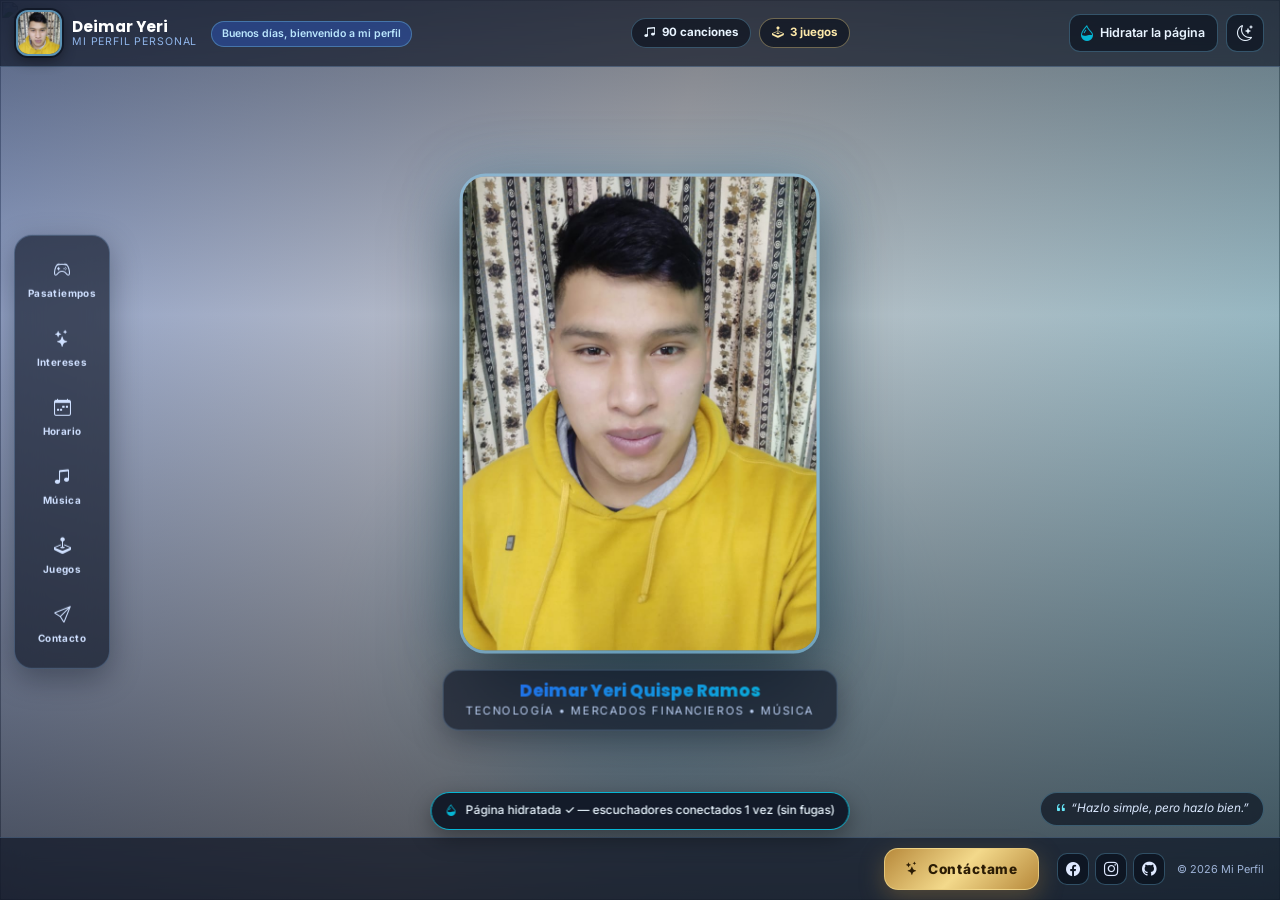
==== commit 89a63c19: "Add files via upload" ====
--- a/index.html
+++ b/index.html
@@ -12,7 +12,7 @@
   <meta name="description" content="Perfil personal de Deimar Yeri Quispe Ramos: pasatiempos, intereses, horario, música, juegos y contacto.">
   <link rel="icon" type="image/png" sizes="192x192" href="icons/icon-192.png">
   <link rel="apple-touch-icon" href="icons/icon-192.png">
-  <meta name="apple-mobile-web-app-capable" content="yes">
+  <meta name="mobile-web-app-capable" content="yes">
   <meta name="apple-mobile-web-app-status-bar-style" content="black-translucent">
   <meta name="apple-mobile-web-app-title" content="Deimar Yeri">
 
@@ -34,7 +34,7 @@
   <!-- Iconos de Bootstrap -->
   <link href="https://cdn.jsdelivr.net/npm/bootstrap-icons@1.11.3/font/bootstrap-icons.css" rel="stylesheet">
   <!-- Mi hoja de estilos -->
-  <link rel="stylesheet" href="style.css?v=lobby5">
+  <link rel="stylesheet" href="style.css?v=lobby15">
 </head>
 <body>
 
@@ -64,6 +64,9 @@
     </div>
 
     <div class="top-acciones">
+      <button id="botonHidratar" type="button" class="btn-top btn-hidratar" aria-label="Hidratar la página" title="Hidratar la página (demo)">
+        <i class="bi bi-droplet-half"></i><span class="txt-hidratar">Hidratar<span class="txt-largo"> la página</span></span>
+      </button>
       <button id="botonInstalar" type="button" class="btn-top d-none" aria-label="Instalar la aplicación">
         <i class="bi bi-download"></i>
       </button>
@@ -80,7 +83,7 @@
 
     <!-- Menú desplegable del hamburguesa -->
     <div class="collapse menu-caida" id="menu">
-      <ul class="nav flex-column menu-lista">
+      <ul class="nav flex-column menu-lista no-hidratado">
         <li><a class="nav-link" href="#pasatiempos" data-panel="pasatiempos"><i class="bi bi-controller"></i>Pasatiempos</a></li>
         <li><a class="nav-link" href="#intereses" data-panel="intereses"><i class="bi bi-stars"></i>Intereses</a></li>
         <li><a class="nav-link" href="#horario" data-panel="horario"><i class="bi bi-calendar-week"></i>Horario</a></li>
@@ -96,19 +99,19 @@
 
     <!-- Rail de iconos (columna izquierda, como Tienda/Eventos) -->
     <nav class="rail d-none d-md-flex" aria-label="Secciones">
-      <button class="rail-btn" type="button" data-panel="pasatiempos">
+      <button class="rail-btn no-hidratado" aria-disabled="true" type="button" data-panel="pasatiempos">
         <i class="bi bi-controller"></i><span>Pasatiempos</span>
       </button>
-      <button class="rail-btn" type="button" data-panel="intereses">
+      <button class="rail-btn no-hidratado" aria-disabled="true" type="button" data-panel="intereses">
         <i class="bi bi-stars"></i><span>Intereses</span>
       </button>
-      <button class="rail-btn" type="button" data-panel="horario">
+      <button class="rail-btn no-hidratado" aria-disabled="true" type="button" data-panel="horario">
         <i class="bi bi-calendar-week"></i><span>Horario</span>
       </button>
-      <button class="rail-btn" type="button" data-panel="musica">
+      <button class="rail-btn no-hidratado" aria-disabled="true" type="button" data-panel="musica">
         <i class="bi bi-music-note-beamed"></i><span>Música</span>
       </button>
-      <button class="rail-btn" type="button" data-panel="juegos">
+      <button class="rail-btn no-hidratado" aria-disabled="true" type="button" data-panel="juegos">
         <i class="bi bi-joystick"></i><span>Juegos</span>
       </button>
       <button class="rail-btn rail-oro" type="button" data-panel="contacto">
@@ -125,8 +128,8 @@
       </div>
     </div>
 
-    <!-- Panel flotante de contenido -->
-    <aside class="panel-flotante" id="panelLateral" aria-live="polite">
+    <!-- Panel flotante de contenido (se "hidrata" con JS al cargar) -->
+    <aside class="panel-flotante" id="panelLateral" data-hidratado="false" aria-live="polite">
       <div class="panel-cab">
         <button type="button" class="btn-top" id="cerrarPanel" aria-label="Cerrar panel">
           <i class="bi bi-chevron-right"></i>
@@ -364,7 +367,7 @@
 
   <!-- ================= BARRA INFERIOR ================= -->
   <footer class="footer barra-abajo">
-    <button class="abajo-cta" type="button" data-panel="contacto">
+    <button class="abajo-cta no-hidratado" aria-disabled="true" type="button" data-panel="contacto">
       <i class="bi bi-stars"></i>Contáctame
     </button>
 
@@ -382,9 +385,14 @@
   </footer>
 
   <p class="frase-flotante"><i class="bi bi-quote"></i>“Hazlo simple, pero hazlo bien.”</p>
+
+  <!-- Aviso flotante de hidratación (se ve 2.6 s tras hidratar) -->
+  <div id="avisoHidratacion" class="aviso-hidratacion d-none" role="status">
+    <i class="bi bi-droplet-half"></i> Página hidratada ✓ — escuchadores conectados 1 vez (sin fugas)
+  </div>
 </div><!-- /.lobby -->
 
   <script src="https://cdn.jsdelivr.net/npm/bootstrap@5.3.3/dist/js/bootstrap.bundle.min.js"></script>
-  <script src="script.js?v=lobby3"></script>
+  <script src="script.js?v=lobby11"></script>
 </body>
 </html>
--- a/style.css
+++ b/style.css
@@ -986,6 +986,149 @@
 }
 
 /* ==========================================================
+   ÉNFASO VISUAL DE ENFOQUE (focus) — requisito de la guía:
+   los campos y botones se resaltan al recibir el foco.
+   ========================================================== */
+.form-control:focus,
+.form-select:focus,
+textarea.form-control:focus {
+  border-color: var(--marca);
+  box-shadow: 0 0 0 0.18rem rgba(37, 99, 235, 0.25);
+  outline: 0;
+}
+
+/* Validación con matiz también al enfocar (verde/rojo como Bootstrap) */
+.form-control.is-valid:focus,
+.form-select.is-valid:focus {
+  border-color: #1a7f37;
+  box-shadow: 0 0 0 0.18rem rgba(25, 135, 84, 0.25);
+}
+
+.form-control.is-invalid:focus,
+.form-select.is-invalid:focus {
+  border-color: #dc3545;
+  box-shadow: 0 0 0 0.18rem rgba(220, 53, 69, 0.25);
+}
+
+/* Estado de "aún no hidratado": se ve, pero no responde */
+.no-hidratado {
+  opacity: 0.5;
+  pointer-events: none;
+  filter: grayscale(0.4);
+  transition: opacity 0.35s ease, filter 0.35s ease;
+}
+
+.btn:focus-visible,
+.rail-btn:focus-visible,
+.abajo-cta:focus-visible,
+.btn-top:focus-visible,
+.btn-volver:focus-visible,
+.redes a:focus-visible,
+.abajo-tab:focus-visible {
+  outline: 2px solid var(--marca-2);
+  outline-offset: 2px;
+}
+
+/* ==========================================================
+   BOTÓN DEMO "HIDRATAR LA PÁGINA" + AVISO FLOTANTE
+   (dos clases: gana al .btn-top que fuerza width 38px)
+   ========================================================== */
+.btn-top.btn-hidratar {
+  width: auto;                 /* el texto necesita ancho libre */
+  min-width: 38px;
+  height: 38px;
+  display: inline-flex;
+  align-items: center;
+  gap: 0.32rem;
+  padding: 0 0.72rem 0 0.58rem;
+  font-size: clamp(0.62rem, 1.3vw, 0.78rem);
+  font-weight: 600;
+  color: #e9f4ff;
+  white-space: nowrap;
+}
+
+.btn-hidratar i {
+  color: var(--marca-2);
+  font-size: 1rem;
+}
+
+.btn-hidratar:hover {
+  border-color: var(--marca-2);
+  color: #ffffff;
+}
+
+/* Vertical de celular: versión compacta (queda DESPUÉS del base
+   para que gane y la barra superior no se desborde en 360–430px) */
+@media (max-width: 768.98px) and (orientation: portrait) {
+  .barra-top {
+    gap: 8px;
+  }
+
+  /* El texto completo no cabe: en vertical basta "Hidratar" */
+  .btn-hidratar .txt-largo {
+    display: none;
+  }
+
+  .btn-top.btn-hidratar {
+    height: 32px;
+    padding: 0 0.42rem 0 0.36rem;
+    gap: 0.2rem;
+    font-size: 0.6rem;
+  }
+
+  .btn-hidratar i {
+    font-size: 0.88rem;
+  }
+
+  /* Fila del jugador más angosta para dar sitio a los botones */
+  .jugador-foto {
+    width: 34px;
+    height: 34px;
+  }
+
+  .jugador-datos strong {
+    font-size: 0.78rem;
+  }
+
+  .jugador-datos small {
+    font-size: 0.58rem;
+  }
+}
+
+.aviso-hidratacion {
+  position: fixed;
+  left: 50%;
+  bottom: 4.4rem;
+  transform: translateX(-50%) translateY(0.6rem);
+  z-index: 1200;
+  display: flex;
+  align-items: center;
+  gap: 0.45rem;
+  max-width: min(92vw, 430px);
+  padding: 0.55rem 0.9rem;
+  border-radius: 999px;
+  background: rgba(11, 18, 32, 0.88);
+  color: #eaf6ff;
+  font-size: 0.74rem;
+  font-weight: 500;
+  border: 1px solid var(--marca-2);
+  box-shadow: 0 8px 22px rgba(0, 0, 0, 0.35);
+  backdrop-filter: blur(8px);
+  opacity: 0;
+  transition: opacity 0.3s ease, transform 0.3s ease;
+  pointer-events: none;
+}
+
+.aviso-hidratacion:not(.d-none) {
+  opacity: 1;
+  transform: translateX(-50%) translateY(0);
+}
+
+.aviso-hidratacion i {
+  color: var(--marca-2);
+}
+
+/* ==========================================================
    PANTALLA ACOSTADA (CELULAR Y TABLETA BAJA):
    MISMA ESTRUCTURA QUE LA LAPTOP, PERO COMPACTA
    ========================================================== */
@@ -1328,3 +1471,31 @@
     margin-bottom: 6px;
   }
 }
+
+/* ==========================================================
+   RAIL ULTRA COMPACTO EN PANTALLA ACOSTADA:
+   los 6 botones deben entrar completos en la altura
+   ========================================================== */
+@media (orientation: landscape) and (max-height: 520px) {
+  .rail {
+    padding: 6px 3px;
+    gap: 2px;
+    border-radius: 12px;
+  }
+
+  .rail-btn {
+    width: 56px;
+    padding: 2px 0;
+    gap: 1px;
+  }
+
+  .rail-btn i {
+    font-size: 0.78rem;
+  }
+
+  .rail-btn span {
+    font-size: 0.46rem;
+    letter-spacing: 0.02em;
+    line-height: 1.1;
+  }
+}
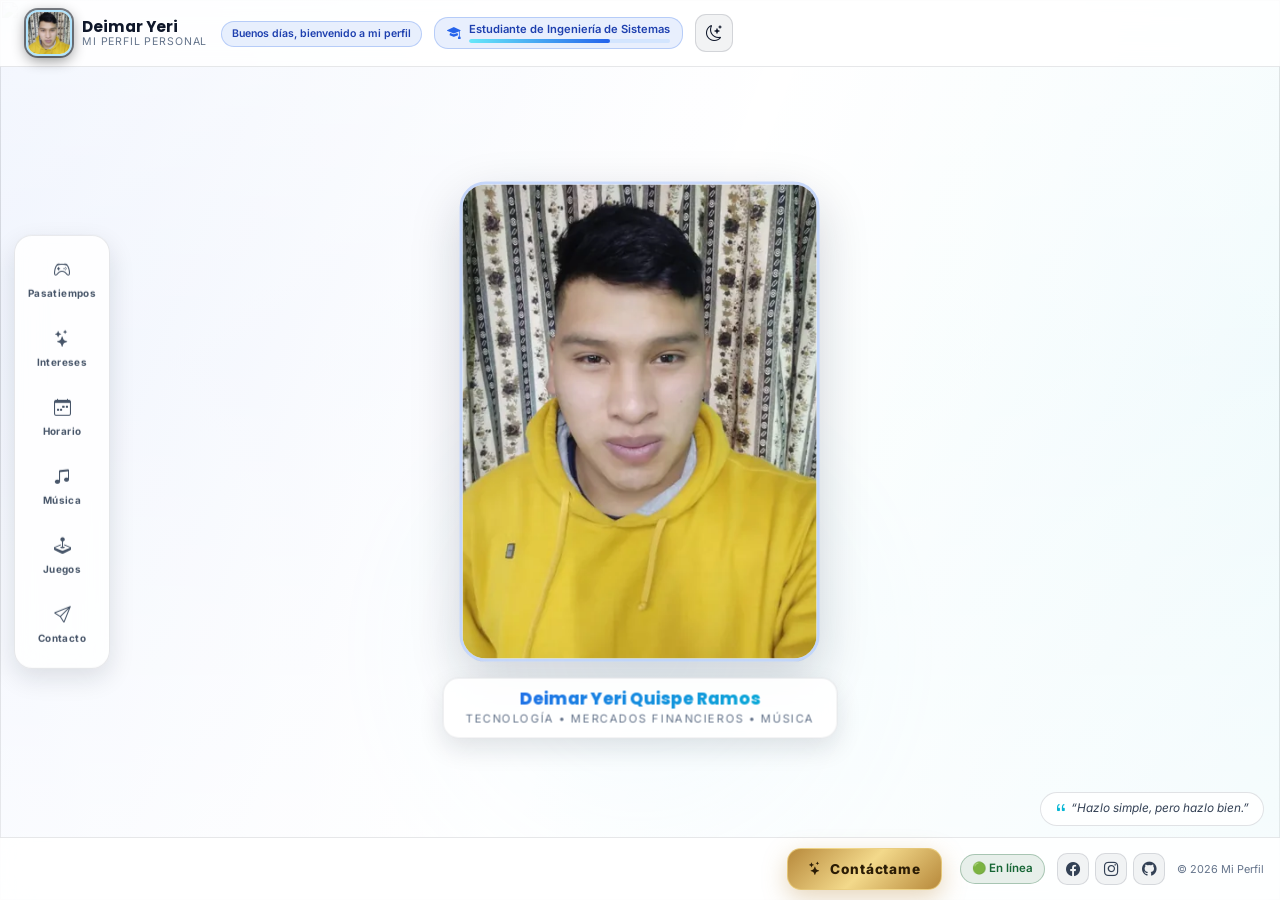
==== commit 7c16c88a: "Add files via upload" ====
--- a/index.html
+++ b/index.html
@@ -12,8 +12,7 @@
   <meta name="description" content="Perfil personal de Deimar Yeri Quispe Ramos: pasatiempos, intereses, horario, música, juegos y contacto.">
   <link rel="icon" type="image/png" sizes="192x192" href="icons/icon-192.png">
   <link rel="apple-touch-icon" href="icons/icon-192.png">
-  <meta name="mobile-web-app-capable" content="yes">
-  <meta name="apple-mobile-web-app-status-bar-style" content="black-translucent">
+  <meta name="mobile-web-app-capable" content="yes">  <meta name="apple-mobile-web-app-status-bar-style" content="black-translucent">
   <meta name="apple-mobile-web-app-title" content="Deimar Yeri">
 
   <!-- Detección de móvil/tablet (guía PWA) -->
@@ -24,17 +23,54 @@
     })();
   </script>
 
+  <!-- Redes: adelanta la conexión con los CDN -->
+  <link rel="preconnect" href="https://cdn.jsdelivr.net" crossorigin>
+  <link rel="preconnect" href="https://images.unsplash.com">
+  <link rel="dns-prefetch" href="https://images.unsplash.com">
+
+  <!-- Redes sociales / SEO -->
+  <meta name="color-scheme" content="light dark">
+  <meta property="og:type" content="profile">
+  <meta property="og:title" content="Deimar Yeri Quispe Ramos — Mi Perfil">
+  <meta property="og:description" content="Perfil personal: programación, mercados financieros, música y juegos. PWA instalable y offline.">
+  <meta property="og:url" content="https://kalizdy.github.io/perfilpwa2.0/">
+  <meta property="og:image" content="https://kalizdy.github.io/perfilpwa2.0/foto-perfil.jpg">
+  <meta name="twitter:card" content="summary_large_image">
+  <script type="application/ld+json">
+    {
+      "@context": "https://schema.org",
+      "@type": "Person",
+      "name": "Deimar Yeri Quispe Ramos",
+      "url": "https://kalizdy.github.io/perfilpwa2.0/",
+      "image": "https://kalizdy.github.io/perfilpwa2.0/foto-perfil.jpg",
+      "jobTitle": "Estudiante de Ingeniería de Sistemas",
+      "knowsAbout": ["Programación web", "Mercados financieros", "Criptomonedas", "Música"],
+      "sameAs": [
+        "https://www.facebook.com/deymaryeri.quisperamos/",
+        "https://www.instagram.com/francotech24/",
+        "https://github.com/kalizdy"
+      ]
+    }
+  </script>
+
+  <!-- LCP: la foto del personaje se precarga en WebP (imagen más grande visible) -->
+  <link rel="preload" as="image" type="image/webp"
+        href="foto-perfil.webp"
+        imagesrcset="foto-perfil-400.webp 400w, foto-perfil.webp 750w"
+        imagesizes="(max-width: 768.98px) and (orientation: portrait) 60vw, (orientation: landscape) and (max-height: 520px) 40vw, 340px"
+        fetchpriority="high">
+
   <!-- Tipografías -->
   <link rel="preconnect" href="https://fonts.googleapis.com">
   <link rel="preconnect" href="https://fonts.gstatic.com" crossorigin>
-  <link href="https://fonts.googleapis.com/css2?family=Inter:wght@400;500;600&family=Poppins:wght@600;700;800&display=swap" rel="stylesheet">
+  <link href="https://fonts.googleapis.com/css2?family=Inter:wght@400..600&family=Poppins:wght@700;800&display=swap" rel="stylesheet">
 
   <!-- Bootstrap 5 (CDN) -->
   <link href="https://cdn.jsdelivr.net/npm/bootstrap@5.3.3/dist/css/bootstrap.min.css" rel="stylesheet">
   <!-- Iconos de Bootstrap -->
   <link href="https://cdn.jsdelivr.net/npm/bootstrap-icons@1.11.3/font/bootstrap-icons.css" rel="stylesheet">
   <!-- Mi hoja de estilos -->
-  <link rel="stylesheet" href="style.css?v=lobby15">
+  <link rel="stylesheet" href="style.css?v=lobby38">
 </head>
 <body>
 
@@ -42,7 +78,30 @@
 
   <!-- ================= ESCENARIO DE FONDO ================= -->
   <div class="fondo-escenario" aria-hidden="true">
-    <img src="https://images.unsplash.com/photo-1470071459604-3b5ec3a7fe05?auto=format&fit=crop&w=1600&q=70" alt="">
+    <!-- Carrusel con los intereses: programación, mercados, cripto y videojuegos -->
+    <div class="fondo-carrusel" id="fondoCarrusel">
+      <img class="activa"
+           src="https://images.unsplash.com/photo-1498050108023-c5249f4df085?auto=format&fit=crop&w=700&q=65"
+           srcset="https://images.unsplash.com/photo-1498050108023-c5249f4df085?auto=format&fit=crop&w=420&q=60 420w,
+                   https://images.unsplash.com/photo-1498050108023-c5249f4df085?auto=format&fit=crop&w=700&q=65 700w"
+           sizes="100vw"
+           alt="" decoding="async" fetchpriority="low">
+      <img src="https://images.unsplash.com/photo-1535320903710-d993d3d77d29?auto=format&fit=crop&w=700&q=65"
+           srcset="https://images.unsplash.com/photo-1535320903710-d993d3d77d29?auto=format&fit=crop&w=420&q=60 420w,
+                   https://images.unsplash.com/photo-1535320903710-d993d3d77d29?auto=format&fit=crop&w=700&q=65 700w"
+           sizes="100vw"
+           alt="" loading="lazy" decoding="async" fetchpriority="low">
+      <img src="https://images.unsplash.com/photo-1621761191319-c6fb62004040?auto=format&fit=crop&w=700&q=65"
+           srcset="https://images.unsplash.com/photo-1621761191319-c6fb62004040?auto=format&fit=crop&w=420&q=60 420w,
+                   https://images.unsplash.com/photo-1621761191319-c6fb62004040?auto=format&fit=crop&w=700&q=65 700w"
+           sizes="100vw"
+           alt="" loading="lazy" decoding="async" fetchpriority="low">
+      <img src="https://images.unsplash.com/photo-1552820728-8b83bb6b773f?auto=format&fit=crop&w=700&q=65"
+           srcset="https://images.unsplash.com/photo-1552820728-8b83bb6b773f?auto=format&fit=crop&w=420&q=60 420w,
+                   https://images.unsplash.com/photo-1552820728-8b83bb6b773f?auto=format&fit=crop&w=700&q=65 700w"
+           sizes="100vw"
+           alt="" loading="lazy" decoding="async" fetchpriority="low">
+    </div>
     <div class="fondo-tilt"></div>
     <div class="fondo-brillo"></div>
   </div>
@@ -50,7 +109,10 @@
   <!-- ================= BARRA SUPERIOR ================= -->
   <header class="barra-top">
     <div class="jugador">
-      <img src="foto-perfil.jpg" alt="Foto de Deimar Yeri" class="jugador-foto">
+      <picture>
+        <source srcset="foto-perfil-400.webp" type="image/webp">
+        <img src="foto-perfil.jpg" alt="Foto de Deimar Yeri" class="jugador-foto" width="400" height="533" decoding="async">
+      </picture>
       <div class="jugador-datos">
         <strong>Deimar Yeri</strong>
         <small>Mi Perfil Personal</small>
@@ -58,15 +120,20 @@
       <div id="perfilSaludo" class="jugador-saludo"></div>
     </div>
 
-    <div class="top-recursos" aria-hidden="true">
-      <span class="chip-recurso"><i class="bi bi-music-note-beamed"></i>90 canciones</span>
-      <span class="chip-recurso chip-oro"><i class="bi bi-joystick"></i>3 juegos</span>
-    </div>
+    <!-- Barra de carrera con avance visual (sin escribir el semestre) -->
+    <span class="barra-carrera" title="Estudiante de Ingeniería de Sistemas"
+          aria-label="Estudiante de Ingeniería de Sistemas, avance de la carrera">
+      <i class="bi bi-mortarboard-fill" aria-hidden="true"></i>
+      <span class="carrera-texto">
+        <span class="carrera-larga">Estudiante de Ingeniería de Sistemas</span>
+        <span class="carrera-corta">Ing. Sistemas</span>
+        <span class="carrera-progreso" aria-hidden="true">
+          <span class="carrera-progreso-relleno"></span>
+        </span>
+      </span>
+    </span>
 
     <div class="top-acciones">
-      <button id="botonHidratar" type="button" class="btn-top btn-hidratar" aria-label="Hidratar la página" title="Hidratar la página (demo)">
-        <i class="bi bi-droplet-half"></i><span class="txt-hidratar">Hidratar<span class="txt-largo"> la página</span></span>
-      </button>
       <button id="botonInstalar" type="button" class="btn-top d-none" aria-label="Instalar la aplicación">
         <i class="bi bi-download"></i>
       </button>
@@ -119,9 +186,15 @@
       </button>
     </nav>
 
-    <!-- Personaje central -->
+    <!-- Personaje central (WebP + respaldo JPG, dimensiones para evitar CLS) -->
     <div class="escenario">
-      <img class="personaje" src="foto-perfil.jpg" alt="Deimar Yeri Quispe Ramos">
+      <picture>
+        <source type="image/webp"
+                srcset="foto-perfil-400.webp 400w, foto-perfil.webp 750w"
+                sizes="(max-width: 768.98px) and (orientation: portrait) 60vw, (orientation: landscape) and (max-height: 520px) 40vw, 340px">
+        <img class="personaje" src="foto-perfil.jpg" alt="Deimar Yeri Quispe Ramos"
+             width="750" height="1000" fetchpriority="high" decoding="async">
+      </picture>
       <div class="placa-nombre">
         <h1>Deimar Yeri Quispe Ramos</h1>
         <p>Tecnología • Mercados financieros • Música</p>
@@ -143,7 +216,7 @@
           <h2 class="panel-titulo"><i class="bi bi-controller"></i>Pasatiempos</h2>
           <div class="tarjetas-mini">
             <article class="mini-card">
-              <img src="https://images.unsplash.com/photo-1552820728-8b83bb6b773f?auto=format&fit=crop&w=400&h=400&q=70"
+              <img loading="lazy" decoding="async" src="https://images.unsplash.com/photo-1552820728-8b83bb6b773f?auto=format&fit=crop&w=400&h=400&q=70"
                    alt="Control de videojuegos con luces neón">
               <div class="mini-datos">
                 <h3>Videojuegos</h3>
@@ -151,7 +224,7 @@
               </div>
             </article>
             <article class="mini-card">
-              <img src="https://images.unsplash.com/photo-1505740420928-5e560c06d30e?auto=format&fit=crop&w=400&h=400&q=70"
+              <img loading="lazy" decoding="async" src="https://images.unsplash.com/photo-1505740420928-5e560c06d30e?auto=format&fit=crop&w=400&h=400&q=70"
                    alt="Audífonos sobre un fondo amarillo">
               <div class="mini-datos">
                 <h3>Escuchar música</h3>
@@ -166,7 +239,7 @@
           <h2 class="panel-titulo"><i class="bi bi-stars"></i>Intereses</h2>
           <div class="tarjetas-mini">
             <article class="mini-card">
-              <img src="https://images.unsplash.com/photo-1498050108023-c5249f4df085?auto=format&fit=crop&w=400&h=400&q=70"
+              <img loading="lazy" decoding="async" src="https://images.unsplash.com/photo-1498050108023-c5249f4df085?auto=format&fit=crop&w=400&h=400&q=70"
                    alt="Laptop con código de programación">
               <div class="mini-datos">
                 <h3>Programación</h3>
@@ -174,7 +247,7 @@
               </div>
             </article>
             <article class="mini-card">
-              <img src="https://images.unsplash.com/photo-1535320903710-d993d3d77d29?auto=format&fit=crop&w=400&h=400&q=70"
+              <img loading="lazy" decoding="async" src="https://images.unsplash.com/photo-1535320903710-d993d3d77d29?auto=format&fit=crop&w=400&h=400&q=70"
                    alt="Pantalla con un gráfico de precios de bolsa">
               <div class="mini-datos">
                 <h3>Mercados financieros</h3>
@@ -182,7 +255,7 @@
               </div>
             </article>
             <article class="mini-card">
-              <img src="https://images.unsplash.com/photo-1621761191319-c6fb62004040?auto=format&fit=crop&w=400&h=400&q=70"
+              <img loading="lazy" decoding="async" src="https://images.unsplash.com/photo-1621761191319-c6fb62004040?auto=format&fit=crop&w=400&h=400&q=70"
                    alt="Celular mostrando el mercado de bitcoin y ethereum">
               <div class="mini-datos">
                 <h3>Criptomonedas</h3>
@@ -253,29 +326,35 @@
           <p id="mensajeFiltroJuegos" class="mensaje-filtro" aria-live="polite"></p>
 
           <div class="juegos-lista">
-            <article class="juego-card" data-tipo="MOBA">
-              <img src="https://cdn.cloudflare.steamstatic.com/steam/apps/570/header.jpg" alt="Dota 2">
+            <a class="juego-card" data-tipo="MOBA" href="https://www.dota2.com/home"
+               target="_blank" rel="noopener" title="Abrir el sitio oficial de Dota 2">
+              <img loading="lazy" decoding="async" src="https://cdn.cloudflare.steamstatic.com/steam/apps/570/header.jpg" alt="Dota 2">
               <div class="juego-datos">
                 <h3>Dota 2</h3>
                 <p>Estrategia y trabajo en equipo.</p>
               </div>
-            </article>
-
-            <article class="juego-card" data-tipo="Battle Royale">
-              <img src="https://static.wikia.nocookie.net/fortnite/images/a/a5/Fortnite_Chapter_7-_Season_4_cover_image.jpg/revision/latest" alt="Fortnite">
+              <i class="bi bi-box-arrow-up-right juego-externo" aria-hidden="true"></i>
+            </a>
+
+            <a class="juego-card" data-tipo="Battle Royale" href="https://www.fortnite.com/"
+               target="_blank" rel="noopener" title="Abrir el sitio oficial de Fortnite">
+              <img loading="lazy" decoding="async" src="https://static.wikia.nocookie.net/fortnite/images/a/a5/Fortnite_Chapter_7-_Season_4_cover_image.jpg/revision/latest" alt="Fortnite">
               <div class="juego-datos">
                 <h3>Fortnite</h3>
                 <p>Battle royale con construcción y disparos.</p>
               </div>
-            </article>
-
-            <article class="juego-card" data-tipo="MOBA">
-              <img src="https://akmweb.youngjoygame.com/web/gms/image/c3d1596795b86dc26e5f1ef2d48c3dfd.jpg" alt="Mobile Legends">
+              <i class="bi bi-box-arrow-up-right juego-externo" aria-hidden="true"></i>
+            </a>
+
+            <a class="juego-card" data-tipo="MOBA" href="https://www.mobilelegends.com/"
+               target="_blank" rel="noopener" title="Abrir el sitio oficial de Mobile Legends">
+              <img loading="lazy" decoding="async" src="https://akmweb.youngjoygame.com/web/gms/image/c3d1596795b86dc26e5f1ef2d48c3dfd.jpg" alt="Mobile Legends">
               <div class="juego-datos">
                 <h3>Mobile Legends</h3>
                 <p>MOBA para celular, partidas rápidas.</p>
               </div>
-            </article>
+              <i class="bi bi-box-arrow-up-right juego-externo" aria-hidden="true"></i>
+            </a>
           </div>
         </section>
 
@@ -300,9 +379,25 @@
 
             <div class="row g-2 mb-2">
               <div class="col-6">
-                <label for="conCelular" class="form-label">Celular</label>
-                <input type="tel" class="form-control form-control-sm" id="conCelular" maxlength="17"
-                       placeholder="987 654 321" autocomplete="tel">
+                <div class="d-flex justify-content-between align-items-center">
+                  <label for="conCelular" class="form-label mb-1">Celular</label>
+                  <select id="conPais" class="form-select form-select-sm pais-select" aria-label="País del celular">
+                    <option value="BO" selected>BO +591</option>
+                    <option value="PE">PE +51</option>
+                    <option value="AR">AR +54</option>
+                    <option value="CL">CL +56</option>
+                    <option value="CO">CO +57</option>
+                    <option value="EC">EC +593</option>
+                    <option value="MX">MX +52</option>
+                    <option value="PY">PY +595</option>
+                    <option value="BR">BR +55</option>
+                    <option value="ES">ES +34</option>
+                    <option value="US">US +1</option>
+                    <option value="OTRO">Otro</option>
+                  </select>
+                </div>
+                <input type="tel" class="form-control form-control-sm" id="conCelular" maxlength="8"
+                       inputmode="numeric" placeholder="77597761" autocomplete="tel-national">
                 <div class="invalid-feedback">Falta tu número de celular.</div>
               </div>
 
@@ -349,6 +444,7 @@
           <div id="resumenContacto" class="resumen-contacto d-none">
             <h3 class="subtitulo-contacto">Revisa tu mensaje</h3>
             <p id="resumenTexto" class="resumen-texto"></p>
+            <p id="estadoEnvio" class="estado-envio" role="status" aria-live="polite"></p>
 
             <div class="d-flex flex-wrap gap-2 justify-content-center">
               <a id="enviarWhatsApp" class="btn btn-success btn-sm" target="_blank" rel="noopener">
@@ -372,6 +468,7 @@
     </button>
 
     <div class="abajo-pie">
+      <span id="estadoRed" class="estado-red" role="status" aria-live="polite">🟢 En línea</span>
       <div class="redes">
         <a href="https://www.facebook.com/deymaryeri.quisperamos/" target="_blank" rel="noopener"
            title="Yeri QR" aria-label="Facebook: Yeri QR"><i class="bi bi-facebook"></i></a>
@@ -393,6 +490,6 @@
 </div><!-- /.lobby -->
 
   <script src="https://cdn.jsdelivr.net/npm/bootstrap@5.3.3/dist/js/bootstrap.bundle.min.js"></script>
-  <script src="script.js?v=lobby11"></script>
+  <script src="script.js?v=lobby22"></script>
 </body>
 </html>
--- a/style.css
+++ b/style.css
@@ -24,6 +24,15 @@
   --borde: rgba(148, 197, 255, 0.14);
 }
 
+/* Fondo base por tema (evita destellos al cargar) */
+body {
+  background: #ffffff;
+}
+
+body[data-bs-theme="dark"] {
+  background: #050a14;
+}
+
 /* ===== Base ===== */
 * {
   box-sizing: border-box;
@@ -69,11 +78,40 @@
   z-index: -3;
 }
 
-.fondo-escenario img {
+/* Carrusel de intereses (programación, mercados, cripto, juegos) */
+.fondo-carrusel {
+  position: absolute;
+  inset: 0;
+  overflow: hidden;
+}
+
+.fondo-carrusel img {
+  position: absolute;
+  inset: 0;
   width: 100%;
   height: 100%;
   object-fit: cover;
-  filter: saturate(1.15) brightness(0.85);
+  opacity: 0;
+  filter: saturate(1.1) brightness(0.85);
+  transition: opacity 1.2s ease;
+}
+
+.fondo-carrusel img.activa {
+  opacity: 0.92;
+}
+
+/* Si el sistema pide menos movimiento, sin fundidos */
+@media (prefers-reduced-motion: reduce) {
+  .fondo-carrusel img {
+    transition: none;
+  }
+}
+
+/* Tema claro: vidriera más luminosa para que se vean los intereses */
+body:not([data-bs-theme="dark"]) .fondo-tilt {
+  background:
+    linear-gradient(180deg, rgba(6, 12, 26, 0.45) 0%, rgba(10, 18, 40, 0.18) 35%, rgba(4, 9, 20, 0.6) 100%),
+    linear-gradient(110deg, rgba(37, 99, 235, 0.28) 0%, transparent 45%, rgba(6, 182, 212, 0.24) 100%);
 }
 
 .fondo-tilt {
@@ -165,29 +203,93 @@
   border: 1px solid rgba(125, 211, 252, 0.35);
 }
 
-.top-recursos {
-  display: flex;
-  gap: 8px;
-  margin-left: auto;
-  margin-right: auto;
-}
-
-.chip-recurso {
+/* Barra de carrera con avance visual (sin escribir el semestre) */
+.barra-carrera {
   display: inline-flex;
   align-items: center;
-  gap: 6px;
+  gap: 8px;
   padding: 5px 12px;
+  border-radius: 14px;
+  font-size: 0.7rem;
+  font-weight: 600;
+  white-space: nowrap;
+  color: #bae6fd;
+  background: rgba(37, 99, 235, 0.3);
+  border: 1px solid rgba(125, 211, 252, 0.35);
+}
+
+.barra-carrera i {
+  color: #67e8f9;
+  font-size: 0.85rem;
+}
+
+.carrera-texto {
+  display: flex;
+  flex-direction: column;
+  gap: 4px;
+  min-width: 0;
+}
+
+.carrera-larga,
+.carrera-corta {
+  line-height: 1.15;
+}
+
+/* Relleno de la barra: solo visual, sin números ni texto */
+.carrera-progreso {
+  display: block;
+  width: 100%;
+  height: 4px;
   border-radius: 999px;
-  font-size: 0.72rem;
-  font-weight: 700;
-  color: #e9f4ff;
-  background: rgba(2, 8, 20, 0.55);
-  border: 1px solid rgba(125, 211, 252, 0.3);
-}
-
-.chip-recurso.chip-oro {
-  color: #fde9a9;
-  border-color: rgba(243, 217, 139, 0.4);
+  background: rgba(148, 197, 255, 0.25);
+  overflow: hidden;
+}
+
+.carrera-progreso-relleno {
+  display: block;
+  height: 100%;
+  width: 70%;
+  border-radius: 999px;
+  background: linear-gradient(90deg, #67e8f9, #2563eb);
+}
+
+.carrera-corta {
+  display: none;
+}
+
+@media (max-width: 768.98px) and (orientation: portrait) {
+  .carrera-larga {
+    display: none;
+  }
+
+  .carrera-corta {
+    display: inline;
+  }
+
+  .barra-carrera {
+    padding: 4px 6px;
+    font-size: 0.62rem;
+  }
+}
+
+@media (max-width: 379.98px) {
+  .carrera-corta {
+    display: none;
+  }
+
+  .barra-carrera {
+    flex-direction: column;
+    gap: 3px;
+    padding: 5px 7px;
+  }
+
+  .barra-carrera i {
+    font-size: 0.8rem;
+  }
+
+  .carrera-progreso {
+    width: 44px;
+  }
 }
 
 .top-acciones {
@@ -335,6 +437,13 @@
   pointer-events: none;
 }
 
+/* <picture> es solo un envoltorio: el <img> debe seguir siendo hijo
+   directo del flex para conservar el layout (display: contents) */
+.escenario picture,
+.jugador picture {
+  display: contents;
+}
+
 .personaje {
   height: min(56vh, 480px);
   width: auto;
@@ -390,6 +499,8 @@
   display: flex;
   flex-direction: column;
   border-radius: 20px;
+  /* El texto del panel sigue el tema (claro/oscuro), no el lobby */
+  color: var(--tinta);
   background: rgba(234, 242, 254, 0.9);
   border: 1px solid var(--cristal-borde);
   box-shadow: var(--sombra-suave);
@@ -655,14 +766,46 @@
 }
 
 .lista-musica .list-group-item {
+  padding: 0;
+  color: var(--tinta);
+  background: transparent;
+  border-color: var(--borde);
+}
+
+/* Cada canción es un enlace real a YouTube (toda la fila es clickeable) */
+.lista-musica .cancion-enlace {
   display: flex;
   align-items: center;
   gap: 10px;
+  width: 100%;
   padding: 7px 10px;
   font-size: 0.82rem;
   color: var(--tinta);
-  background: transparent;
-  border-color: var(--borde);
+  text-decoration: none;
+  border-radius: 8px;
+  transition: background 0.2s ease, transform 0.2s ease;
+}
+
+.lista-musica .cancion-enlace:hover,
+.lista-musica .cancion-enlace:focus-visible {
+  background: rgba(37, 99, 235, 0.14);
+  color: var(--tinta);
+  transform: translateX(2px);
+}
+
+.lista-musica .cancion-enlace:focus-visible {
+  outline: 2px solid var(--marca-2);
+  outline-offset: 1px;
+}
+
+.lista-musica .cancion-enlace .cancion-texto {
+  flex: 1 1 auto;
+}
+
+.lista-musica .cancion-enlace .cancion-youtube {
+  flex: 0 0 auto;
+  color: #ff0033;
+  font-size: 1.05rem;
 }
 
 .lista-musica .portada {
@@ -681,6 +824,7 @@
 }
 
 .juego-card {
+  position: relative;
   display: flex;
   align-items: center;
   gap: 10px;
@@ -688,8 +832,29 @@
   border: 1px solid var(--borde);
   border-radius: 14px;
   background: rgba(255, 255, 255, 0.65);
-  cursor: default;
+  cursor: pointer;
+  text-decoration: none;
+  color: inherit;
   transition: transform 0.2s, border-color 0.2s, box-shadow 0.2s;
+}
+
+.juego-card:focus-visible {
+  outline: 2px solid var(--marca-2);
+  outline-offset: 2px;
+}
+
+/* Icono que indica que la tarjeta abre un sitio externo */
+.juego-externo {
+  position: absolute;
+  top: 7px;
+  right: 9px;
+  font-size: 0.7rem;
+  color: var(--marca);
+  opacity: 0.75;
+}
+
+[data-bs-theme="dark"] .juego-externo {
+  color: #67e8f9;
 }
 
 [data-bs-theme="dark"] .juego-card {
@@ -729,6 +894,15 @@
   font-size: 0.74rem;
   font-weight: 600;
   color: var(--tinta);
+}
+
+/* Selector de país del celular (compacto, junto a la etiqueta) */
+.pais-select {
+  width: auto;
+  max-width: 92px;
+  padding: 2px 20px 2px 6px;
+  font-size: 0.66rem;
+  border-radius: 8px;
 }
 
 .form-control,
@@ -896,10 +1070,6 @@
     display: none;
   }
 
-  .top-recursos {
-    display: none;
-  }
-
   .centro {
     overflow: hidden;
   }
@@ -1030,54 +1200,63 @@
 }
 
 /* ==========================================================
-   BOTÓN DEMO "HIDRATAR LA PÁGINA" + AVISO FLOTANTE
-   (dos clases: gana al .btn-top que fuerza width 38px)
+   OFFLINE-FIRST: CHIP DE RED + ESTADO DE ENVÍO (guía PWA)
    ========================================================== */
-.btn-top.btn-hidratar {
-  width: auto;                 /* el texto necesita ancho libre */
-  min-width: 38px;
-  height: 38px;
+.estado-red {
   display: inline-flex;
   align-items: center;
-  gap: 0.32rem;
-  padding: 0 0.72rem 0 0.58rem;
-  font-size: clamp(0.62rem, 1.3vw, 0.78rem);
+  gap: 0.3rem;
+  padding: 0.32rem 0.7rem;
+  border-radius: 999px;
+  font-size: 0.72rem;
   font-weight: 600;
-  color: #e9f4ff;
   white-space: nowrap;
 }
 
-.btn-hidratar i {
-  color: var(--marca-2);
-  font-size: 1rem;
-}
-
-.btn-hidratar:hover {
-  border-color: var(--marca-2);
-  color: #ffffff;
-}
+.estado-red.estado-online {
+  background: rgba(25, 135, 84, 0.18);
+  color: #75dfa9;
+  border: 1px solid rgba(25, 135, 84, 0.45);
+}
+
+.estado-red.estado-offline {
+  background: rgba(253, 186, 116, 0.16);
+  color: #fdba74;
+  border: 1px solid rgba(251, 146, 60, 0.45);
+}
+
+.estado-envio {
+  font-size: 0.78rem;
+  font-weight: 600;
+  margin: 0.4rem 0 0;
+}
+
+.estado-envio.estado-listo {
+  color: #166534;
+}
+
+.estado-envio.estado-pendiente {
+  color: #92400e;
+}
+
+/* En modo noche, tonos brillantes para el fondo oscuro */
+[data-bs-theme="dark"] .estado-envio.estado-listo {
+  color: #75dfa9;
+}
+
+[data-bs-theme="dark"] .estado-envio.estado-pendiente {
+  color: #fdba74;
+}
+
+/* ==========================================================
+   AVISO FLOTANTE (hidratación interna, red y sincronización)
+   ========================================================== */
 
 /* Vertical de celular: versión compacta (queda DESPUÉS del base
    para que gane y la barra superior no se desborde en 360–430px) */
 @media (max-width: 768.98px) and (orientation: portrait) {
   .barra-top {
     gap: 8px;
-  }
-
-  /* El texto completo no cabe: en vertical basta "Hidratar" */
-  .btn-hidratar .txt-largo {
-    display: none;
-  }
-
-  .btn-top.btn-hidratar {
-    height: 32px;
-    padding: 0 0.42rem 0 0.36rem;
-    gap: 0.2rem;
-    font-size: 0.6rem;
-  }
-
-  .btn-hidratar i {
-    font-size: 0.88rem;
   }
 
   /* Fila del jugador más angosta para dar sitio a los botones */
@@ -1153,11 +1332,6 @@
     padding: 3px 8px;
   }
 
-  .chip-recurso {
-    padding: 3px 10px;
-    font-size: 0.66rem;
-  }
-
   .btn-top {
     width: 32px;
     height: 32px;
@@ -1286,12 +1460,44 @@
    ========================================================== */
 @media (orientation: landscape) and (max-height: 520px) {
 
-  /* Panel más grande: ocupa casi toda la pantalla útil */
+  /* Panel compacto a la derecha, sin tapar al personaje */
   .panel-flotante {
-    width: min(600px, calc(100% - 116px));
+    width: min(52vw, 370px);
     top: 4px;
     bottom: 4px;
     right: 4px;
+  }
+
+  /* Al abrir el panel, el escenario se corre a la izquierda:
+     mismo esquema que en la computadora (personaje + panel al costado) */
+  .centro:has(.panel-flotante.abierto) .escenario {
+    left: calc(50% - 20vw);
+    transition: left 0.35s cubic-bezier(0.2, 0.8, 0.25, 1);
+  }
+
+  .centro:has(.panel-flotante.abierto) .personaje {
+    height: min(42vh, 300px);
+  }
+
+  /* La placa se angosta para no chocar con el rail ni con el panel */
+  .centro:has(.panel-flotante.abierto) .placa-nombre {
+    max-width: 190px;
+    padding: 4px 10px;
+    border-radius: 10px;
+  }
+
+  .centro:has(.panel-flotante.abierto) .placa-nombre h1 {
+    font-size: 0.68rem;
+    line-height: 1.15;
+  }
+
+  .centro:has(.panel-flotante.abierto) .placa-nombre p {
+    font-size: 0.48rem;
+    letter-spacing: 0.08em;
+  }
+
+  .escenario {
+    transition: left 0.35s cubic-bezier(0.2, 0.8, 0.25, 1);
   }
 
   .panel-cab .btn-top {
@@ -1401,6 +1607,10 @@
   }
 
   .lista-musica .list-group-item {
+    padding: 0;
+  }
+
+  .lista-musica .cancion-enlace {
     padding: 4px 8px;
     font-size: 0.76rem;
   }
@@ -1499,3 +1709,159 @@
     line-height: 1.1;
   }
 }
+
+/* ==========================================================
+   TEMA DÍA (BLANCO)
+   El modo claro usa fondo blanco con el collage de intereses
+   muy tenue, barras de vidrio blanco y texto oscuro.
+   El modo noche conserva el diseño oscuro original.
+   ========================================================== */
+body:not([data-bs-theme="dark"]) {
+  --cristal: rgba(255, 255, 255, 0.85);
+  --cristal-borde: rgba(15, 23, 42, 0.1);
+  --sombra-suave: 0 10px 26px rgba(15, 23, 42, 0.12);
+  background: #ffffff;
+}
+
+body:not([data-bs-theme="dark"]) .lobby {
+  color: var(--tinta);
+}
+
+/* Fondo: blanco luminoso con los intereses bien visibles */
+body:not([data-bs-theme="dark"]) .fondo-carrusel img {
+  filter: saturate(1) brightness(1) blur(0);
+}
+
+body:not([data-bs-theme="dark"]) .fondo-carrusel img.activa {
+  opacity: 0.8;
+}
+
+body:not([data-bs-theme="dark"]) .fondo-tilt {
+  background:
+    linear-gradient(180deg, rgba(255, 255, 255, 0.52) 0%, rgba(255, 255, 255, 0.28) 40%, rgba(255, 255, 255, 0.66) 100%),
+    linear-gradient(110deg, rgba(37, 99, 235, 0.1) 0%, transparent 50%, rgba(6, 182, 212, 0.1) 100%);
+}
+
+body:not([data-bs-theme="dark"]) .fondo-brillo {
+  opacity: 0.3;
+}
+
+/* Barra superior */
+body:not([data-bs-theme="dark"]) .jugador-datos strong {
+  color: #0f172a;
+}
+
+body:not([data-bs-theme="dark"]) .jugador-datos small {
+  color: #64748b;
+}
+
+body:not([data-bs-theme="dark"]) .jugador-saludo .saludo-dinamico {
+  color: #1e40af;
+  background: rgba(37, 99, 235, 0.1);
+  border-color: rgba(37, 99, 235, 0.25);
+}
+
+body:not([data-bs-theme="dark"]) .btn-top {
+  color: #0f172a;
+  background: rgba(15, 23, 42, 0.05);
+  border-color: rgba(15, 23, 42, 0.14);
+}
+
+body:not([data-bs-theme="dark"]) .btn-top:hover {
+  background: rgba(37, 99, 235, 0.14);
+  border-color: rgba(37, 99, 235, 0.35);
+  color: #0f172a;
+}
+
+/* Rail de secciones */
+body:not([data-bs-theme="dark"]) .rail-btn {
+  color: #475569;
+}
+
+body:not([data-bs-theme="dark"]) .rail-btn:hover {
+  color: #0f172a;
+  background: rgba(37, 99, 235, 0.1);
+  border-color: rgba(37, 99, 235, 0.25);
+}
+
+body:not([data-bs-theme="dark"]) .rail-btn.activo {
+  color: #ffffff;
+}
+
+/* Personaje y placa */
+body:not([data-bs-theme="dark"]) .personaje {
+  border-color: rgba(37, 99, 235, 0.25);
+  box-shadow: 0 18px 50px rgba(15, 23, 42, 0.18);
+}
+
+body:not([data-bs-theme="dark"]) .placa-nombre {
+  background: rgba(255, 255, 255, 0.9);
+}
+
+body:not([data-bs-theme="dark"]) .placa-nombre p {
+  color: #64748b;
+}
+
+/* Panel flotante más blanco */
+body:not([data-bs-theme="dark"]) .panel-flotante {
+  background: rgba(255, 255, 255, 0.96);
+}
+
+body:not([data-bs-theme="dark"]) .mini-card {
+  background: #f8fafc;
+}
+
+/* Barra inferior */
+body:not([data-bs-theme="dark"]) .redes a {
+  color: #334155;
+  background: rgba(15, 23, 42, 0.05);
+  border-color: rgba(15, 23, 42, 0.12);
+}
+
+body:not([data-bs-theme="dark"]) .redes a:hover {
+  color: #ffffff;
+}
+
+body:not([data-bs-theme="dark"]) .abajo-pie .small {
+  color: #64748b;
+}
+
+body:not([data-bs-theme="dark"]) .frase-flotante {
+  color: #334155;
+  background: rgba(255, 255, 255, 0.85);
+  border-color: rgba(15, 23, 42, 0.12);
+}
+
+body:not([data-bs-theme="dark"]) .frase-flotante i {
+  color: var(--marca-2);
+}
+
+/* Chip de estado de red sobre fondo blanco */
+body:not([data-bs-theme="dark"]) .estado-red.estado-online {
+  background: rgba(22, 101, 52, 0.1);
+  color: #166534;
+  border-color: rgba(22, 101, 52, 0.3);
+}
+
+body:not([data-bs-theme="dark"]) .estado-red.estado-offline {
+  background: rgba(146, 64, 14, 0.1);
+  color: #92400e;
+  border-color: rgba(146, 64, 14, 0.3);
+}
+
+@media (max-width: 339.98px) {
+  .barra-carrera {
+    display: none;
+  }
+}
+
+/* Barra de carrera en modo día */
+body:not([data-bs-theme="dark"]) .barra-carrera {
+  color: #1e40af;
+  background: rgba(37, 99, 235, 0.1);
+  border-color: rgba(37, 99, 235, 0.25);
+}
+
+body:not([data-bs-theme="dark"]) .barra-carrera i {
+  color: var(--marca);
+}
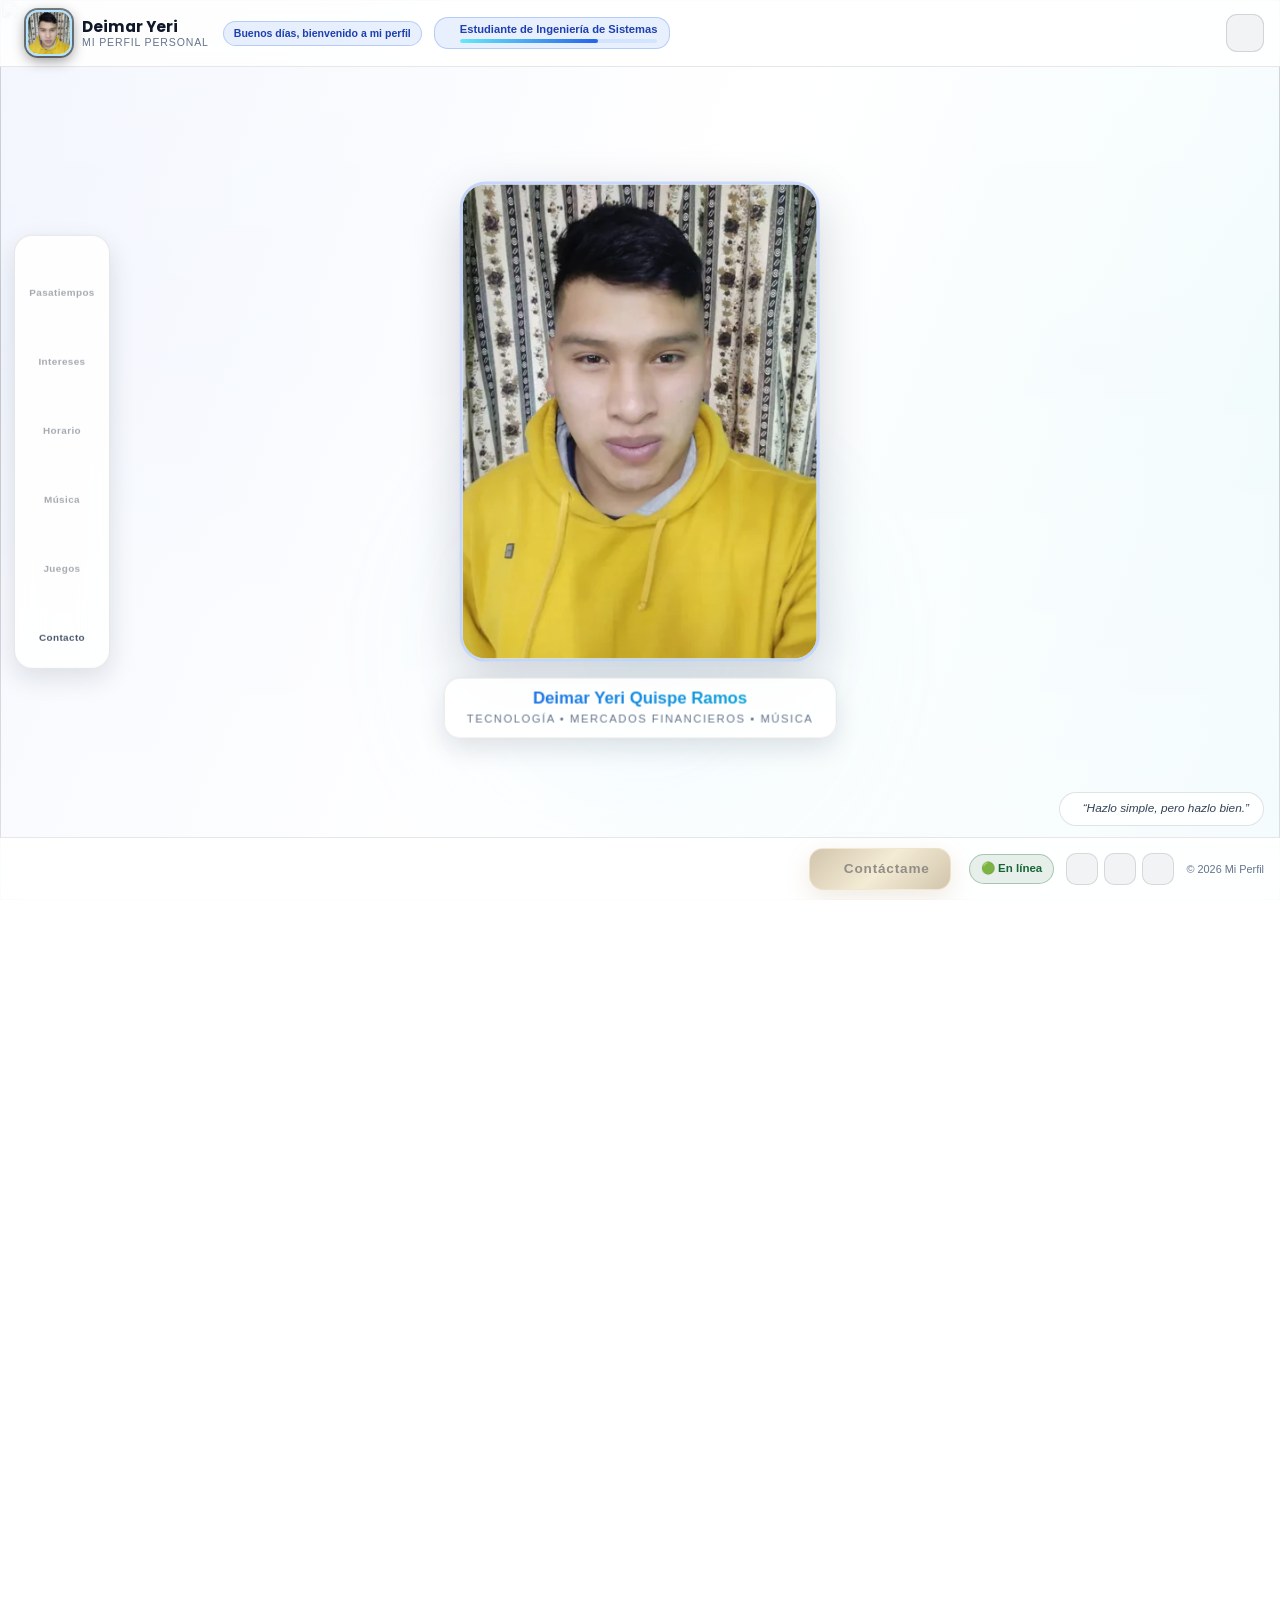
==== commit 680c0522: "Add files via upload" ====
--- a/index.html
+++ b/index.html
@@ -2,494 +2,29 @@
 <html lang="es">
 <head>
   <meta charset="UTF-8">
-  <!-- Viewport para PWA (guía: sin zoom manual) -->
-  <meta name="viewport" content="width=device-width, initial-scale=1.0, maximum-scale=1.0, user-scalable=no">
-  <title>Mi Perfil Personal</title>
+  <meta name="viewport" content="width=device-width, initial-scale=1.0">
+  <title>Mi Perfil — abriendo…</title>
+  <meta http-equiv="refresh" content="0; url=./fase-ui-pwa/">
+  <link rel="canonical" href="./fase-ui-pwa/">
+  <style>
+    body {
+      margin: 0;
+      min-height: 100vh;
+      display: grid;
+      place-items: center;
+      font-family: system-ui, "Segoe UI", Arial, sans-serif;
+      background: #0b1220;
+      color: #e8eef9;
+      text-align: center;
+    }
 
-  <!-- PWA -->
-  <link rel="manifest" href="manifest.json">
-  <meta name="theme-color" content="#0b1220">
-  <meta name="description" content="Perfil personal de Deimar Yeri Quispe Ramos: pasatiempos, intereses, horario, música, juegos y contacto.">
-  <link rel="icon" type="image/png" sizes="192x192" href="icons/icon-192.png">
-  <link rel="apple-touch-icon" href="icons/icon-192.png">
-  <meta name="mobile-web-app-capable" content="yes">  <meta name="apple-mobile-web-app-status-bar-style" content="black-translucent">
-  <meta name="apple-mobile-web-app-title" content="Deimar Yeri">
-
-  <!-- Detección de móvil/tablet (guía PWA) -->
-  <script>
-    (function () {
-      var esMovil = window.innerWidth <= 768 || /Android|iPhone|iPad/i.test(navigator.userAgent);
-      document.documentElement.classList.add(esMovil ? "es-movil" : "es-escritorio");
-    })();
-  </script>
-
-  <!-- Redes: adelanta la conexión con los CDN -->
-  <link rel="preconnect" href="https://cdn.jsdelivr.net" crossorigin>
-  <link rel="preconnect" href="https://images.unsplash.com">
-  <link rel="dns-prefetch" href="https://images.unsplash.com">
-
-  <!-- Redes sociales / SEO -->
-  <meta name="color-scheme" content="light dark">
-  <meta property="og:type" content="profile">
-  <meta property="og:title" content="Deimar Yeri Quispe Ramos — Mi Perfil">
-  <meta property="og:description" content="Perfil personal: programación, mercados financieros, música y juegos. PWA instalable y offline.">
-  <meta property="og:url" content="https://kalizdy.github.io/perfilpwa2.0/">
-  <meta property="og:image" content="https://kalizdy.github.io/perfilpwa2.0/foto-perfil.jpg">
-  <meta name="twitter:card" content="summary_large_image">
-  <script type="application/ld+json">
-    {
-      "@context": "https://schema.org",
-      "@type": "Person",
-      "name": "Deimar Yeri Quispe Ramos",
-      "url": "https://kalizdy.github.io/perfilpwa2.0/",
-      "image": "https://kalizdy.github.io/perfilpwa2.0/foto-perfil.jpg",
-      "jobTitle": "Estudiante de Ingeniería de Sistemas",
-      "knowsAbout": ["Programación web", "Mercados financieros", "Criptomonedas", "Música"],
-      "sameAs": [
-        "https://www.facebook.com/deymaryeri.quisperamos/",
-        "https://www.instagram.com/francotech24/",
-        "https://github.com/kalizdy"
-      ]
+    a {
+      color: #67e8f9;
+      font-weight: 600;
     }
-  </script>
-
-  <!-- LCP: la foto del personaje se precarga en WebP (imagen más grande visible) -->
-  <link rel="preload" as="image" type="image/webp"
-        href="foto-perfil.webp"
-        imagesrcset="foto-perfil-400.webp 400w, foto-perfil.webp 750w"
-        imagesizes="(max-width: 768.98px) and (orientation: portrait) 60vw, (orientation: landscape) and (max-height: 520px) 40vw, 340px"
-        fetchpriority="high">
-
-  <!-- Tipografías -->
-  <link rel="preconnect" href="https://fonts.googleapis.com">
-  <link rel="preconnect" href="https://fonts.gstatic.com" crossorigin>
-  <link href="https://fonts.googleapis.com/css2?family=Inter:wght@400..600&family=Poppins:wght@700;800&display=swap" rel="stylesheet">
-
-  <!-- Bootstrap 5 (CDN) -->
-  <link href="https://cdn.jsdelivr.net/npm/bootstrap@5.3.3/dist/css/bootstrap.min.css" rel="stylesheet">
-  <!-- Iconos de Bootstrap -->
-  <link href="https://cdn.jsdelivr.net/npm/bootstrap-icons@1.11.3/font/bootstrap-icons.css" rel="stylesheet">
-  <!-- Mi hoja de estilos -->
-  <link rel="stylesheet" href="style.css?v=lobby38">
+  </style>
 </head>
 <body>
-
-<div class="lobby">
-
-  <!-- ================= ESCENARIO DE FONDO ================= -->
-  <div class="fondo-escenario" aria-hidden="true">
-    <!-- Carrusel con los intereses: programación, mercados, cripto y videojuegos -->
-    <div class="fondo-carrusel" id="fondoCarrusel">
-      <img class="activa"
-           src="https://images.unsplash.com/photo-1498050108023-c5249f4df085?auto=format&fit=crop&w=700&q=65"
-           srcset="https://images.unsplash.com/photo-1498050108023-c5249f4df085?auto=format&fit=crop&w=420&q=60 420w,
-                   https://images.unsplash.com/photo-1498050108023-c5249f4df085?auto=format&fit=crop&w=700&q=65 700w"
-           sizes="100vw"
-           alt="" decoding="async" fetchpriority="low">
-      <img src="https://images.unsplash.com/photo-1535320903710-d993d3d77d29?auto=format&fit=crop&w=700&q=65"
-           srcset="https://images.unsplash.com/photo-1535320903710-d993d3d77d29?auto=format&fit=crop&w=420&q=60 420w,
-                   https://images.unsplash.com/photo-1535320903710-d993d3d77d29?auto=format&fit=crop&w=700&q=65 700w"
-           sizes="100vw"
-           alt="" loading="lazy" decoding="async" fetchpriority="low">
-      <img src="https://images.unsplash.com/photo-1621761191319-c6fb62004040?auto=format&fit=crop&w=700&q=65"
-           srcset="https://images.unsplash.com/photo-1621761191319-c6fb62004040?auto=format&fit=crop&w=420&q=60 420w,
-                   https://images.unsplash.com/photo-1621761191319-c6fb62004040?auto=format&fit=crop&w=700&q=65 700w"
-           sizes="100vw"
-           alt="" loading="lazy" decoding="async" fetchpriority="low">
-      <img src="https://images.unsplash.com/photo-1552820728-8b83bb6b773f?auto=format&fit=crop&w=700&q=65"
-           srcset="https://images.unsplash.com/photo-1552820728-8b83bb6b773f?auto=format&fit=crop&w=420&q=60 420w,
-                   https://images.unsplash.com/photo-1552820728-8b83bb6b773f?auto=format&fit=crop&w=700&q=65 700w"
-           sizes="100vw"
-           alt="" loading="lazy" decoding="async" fetchpriority="low">
-    </div>
-    <div class="fondo-tilt"></div>
-    <div class="fondo-brillo"></div>
-  </div>
-
-  <!-- ================= BARRA SUPERIOR ================= -->
-  <header class="barra-top">
-    <div class="jugador">
-      <picture>
-        <source srcset="foto-perfil-400.webp" type="image/webp">
-        <img src="foto-perfil.jpg" alt="Foto de Deimar Yeri" class="jugador-foto" width="400" height="533" decoding="async">
-      </picture>
-      <div class="jugador-datos">
-        <strong>Deimar Yeri</strong>
-        <small>Mi Perfil Personal</small>
-      </div>
-      <div id="perfilSaludo" class="jugador-saludo"></div>
-    </div>
-
-    <!-- Barra de carrera con avance visual (sin escribir el semestre) -->
-    <span class="barra-carrera" title="Estudiante de Ingeniería de Sistemas"
-          aria-label="Estudiante de Ingeniería de Sistemas, avance de la carrera">
-      <i class="bi bi-mortarboard-fill" aria-hidden="true"></i>
-      <span class="carrera-texto">
-        <span class="carrera-larga">Estudiante de Ingeniería de Sistemas</span>
-        <span class="carrera-corta">Ing. Sistemas</span>
-        <span class="carrera-progreso" aria-hidden="true">
-          <span class="carrera-progreso-relleno"></span>
-        </span>
-      </span>
-    </span>
-
-    <div class="top-acciones">
-      <button id="botonInstalar" type="button" class="btn-top d-none" aria-label="Instalar la aplicación">
-        <i class="bi bi-download"></i>
-      </button>
-      <button id="botonTema" type="button" class="btn-top" aria-label="Cambiar tema">
-        <i class="bi bi-moon-stars"></i>
-      </button>
-
-      <!-- Menú hamburguesa (se ve solo en celular) -->
-      <button class="btn-top d-md-none" type="button" data-bs-toggle="collapse" data-bs-target="#menu"
-              aria-controls="menu" aria-expanded="false" aria-label="Abrir menú">
-        <i class="bi bi-list"></i>
-      </button>
-    </div>
-
-    <!-- Menú desplegable del hamburguesa -->
-    <div class="collapse menu-caida" id="menu">
-      <ul class="nav flex-column menu-lista no-hidratado">
-        <li><a class="nav-link" href="#pasatiempos" data-panel="pasatiempos"><i class="bi bi-controller"></i>Pasatiempos</a></li>
-        <li><a class="nav-link" href="#intereses" data-panel="intereses"><i class="bi bi-stars"></i>Intereses</a></li>
-        <li><a class="nav-link" href="#horario" data-panel="horario"><i class="bi bi-calendar-week"></i>Horario</a></li>
-        <li><a class="nav-link" href="#musica" data-panel="musica"><i class="bi bi-music-note-beamed"></i>Música</a></li>
-        <li><a class="nav-link" href="#juegos" data-panel="juegos"><i class="bi bi-joystick"></i>Juegos</a></li>
-        <li><a class="nav-link" href="#contacto" data-panel="contacto"><i class="bi bi-send"></i>Contacto</a></li>
-      </ul>
-    </div>
-  </header>
-
-  <!-- ================= ZONA CENTRAL ================= -->
-  <div class="centro">
-
-    <!-- Rail de iconos (columna izquierda, como Tienda/Eventos) -->
-    <nav class="rail d-none d-md-flex" aria-label="Secciones">
-      <button class="rail-btn no-hidratado" aria-disabled="true" type="button" data-panel="pasatiempos">
-        <i class="bi bi-controller"></i><span>Pasatiempos</span>
-      </button>
-      <button class="rail-btn no-hidratado" aria-disabled="true" type="button" data-panel="intereses">
-        <i class="bi bi-stars"></i><span>Intereses</span>
-      </button>
-      <button class="rail-btn no-hidratado" aria-disabled="true" type="button" data-panel="horario">
-        <i class="bi bi-calendar-week"></i><span>Horario</span>
-      </button>
-      <button class="rail-btn no-hidratado" aria-disabled="true" type="button" data-panel="musica">
-        <i class="bi bi-music-note-beamed"></i><span>Música</span>
-      </button>
-      <button class="rail-btn no-hidratado" aria-disabled="true" type="button" data-panel="juegos">
-        <i class="bi bi-joystick"></i><span>Juegos</span>
-      </button>
-      <button class="rail-btn rail-oro" type="button" data-panel="contacto">
-        <i class="bi bi-send"></i><span>Contacto</span>
-      </button>
-    </nav>
-
-    <!-- Personaje central (WebP + respaldo JPG, dimensiones para evitar CLS) -->
-    <div class="escenario">
-      <picture>
-        <source type="image/webp"
-                srcset="foto-perfil-400.webp 400w, foto-perfil.webp 750w"
-                sizes="(max-width: 768.98px) and (orientation: portrait) 60vw, (orientation: landscape) and (max-height: 520px) 40vw, 340px">
-        <img class="personaje" src="foto-perfil.jpg" alt="Deimar Yeri Quispe Ramos"
-             width="750" height="1000" fetchpriority="high" decoding="async">
-      </picture>
-      <div class="placa-nombre">
-        <h1>Deimar Yeri Quispe Ramos</h1>
-        <p>Tecnología • Mercados financieros • Música</p>
-      </div>
-    </div>
-
-    <!-- Panel flotante de contenido (se "hidrata" con JS al cargar) -->
-    <aside class="panel-flotante" id="panelLateral" data-hidratado="false" aria-live="polite">
-      <div class="panel-cab">
-        <button type="button" class="btn-top" id="cerrarPanel" aria-label="Cerrar panel">
-          <i class="bi bi-chevron-right"></i>
-        </button>
-      </div>
-
-      <div class="panel-scroll">
-
-        <!-- ===== PASATIEMPOS ===== -->
-        <section id="pasatiempos" class="panel-seccion d-none">
-          <h2 class="panel-titulo"><i class="bi bi-controller"></i>Pasatiempos</h2>
-          <div class="tarjetas-mini">
-            <article class="mini-card">
-              <img loading="lazy" decoding="async" src="https://images.unsplash.com/photo-1552820728-8b83bb6b773f?auto=format&fit=crop&w=400&h=400&q=70"
-                   alt="Control de videojuegos con luces neón">
-              <div class="mini-datos">
-                <h3>Videojuegos</h3>
-                <p>Dota 2, Fortnite y Mobile Legends con amigos.</p>
-              </div>
-            </article>
-            <article class="mini-card">
-              <img loading="lazy" decoding="async" src="https://images.unsplash.com/photo-1505740420928-5e560c06d30e?auto=format&fit=crop&w=400&h=400&q=70"
-                   alt="Audífonos sobre un fondo amarillo">
-              <div class="mini-datos">
-                <h3>Escuchar música</h3>
-                <p>Cumbia y playlists para todo el día.</p>
-              </div>
-            </article>
-          </div>
-        </section>
-
-        <!-- ===== INTERESES ===== -->
-        <section id="intereses" class="panel-seccion d-none">
-          <h2 class="panel-titulo"><i class="bi bi-stars"></i>Intereses</h2>
-          <div class="tarjetas-mini">
-            <article class="mini-card">
-              <img loading="lazy" decoding="async" src="https://images.unsplash.com/photo-1498050108023-c5249f4df085?auto=format&fit=crop&w=400&h=400&q=70"
-                   alt="Laptop con código de programación">
-              <div class="mini-datos">
-                <h3>Programación</h3>
-                <p>HTML, CSS y Bootstrap por ahora.</p>
-              </div>
-            </article>
-            <article class="mini-card">
-              <img loading="lazy" decoding="async" src="https://images.unsplash.com/photo-1535320903710-d993d3d77d29?auto=format&fit=crop&w=400&h=400&q=70"
-                   alt="Pantalla con un gráfico de precios de bolsa">
-              <div class="mini-datos">
-                <h3>Mercados financieros</h3>
-                <p>Gráficos, análisis y noticias del mercado.</p>
-              </div>
-            </article>
-            <article class="mini-card">
-              <img loading="lazy" decoding="async" src="https://images.unsplash.com/photo-1621761191319-c6fb62004040?auto=format&fit=crop&w=400&h=400&q=70"
-                   alt="Celular mostrando el mercado de bitcoin y ethereum">
-              <div class="mini-datos">
-                <h3>Criptomonedas</h3>
-                <p>Noticias y tendencias del mundo cripto.</p>
-              </div>
-            </article>
-          </div>
-        </section>
-
-        <!-- ===== HORARIO ===== -->
-        <section id="horario" class="panel-seccion d-none">
-          <div class="panel-cabecera">
-            <h2 class="panel-titulo"><i class="bi bi-calendar-week"></i>Horario</h2>
-            <a class="panel-enlace"
-               href="https://docs.google.com/spreadsheets/d/e/2PACX-1vQvH7ZB_PEhau06cWMziqTZwMkO6uHZtCbIBEg_jOJOKpESjTNIOY_ibrnfZBK_mID2GYrBKqdiHUqO/pubhtml?gid=0&single=true"
-               target="_blank" rel="noopener">Abrir hoja</a>
-          </div>
-          <div class="hoja-horario">
-            <iframe
-              src="https://docs.google.com/spreadsheets/d/e/2PACX-1vQvH7ZB_PEhau06cWMziqTZwMkO6uHZtCbIBEg_jOJOKpESjTNIOY_ibrnfZBK_mID2GYrBKqdiHUqO/pubhtml?gid=0&single=true&widget=true&headers=false"
-              title="Horario de actividades en Google Sheets"
-              allowfullscreen></iframe>
-          </div>
-        </section>
-
-        <!-- ===== MÚSICA ===== -->
-        <section id="musica" class="panel-seccion d-none">
-          <div class="panel-cabecera">
-            <h2 class="panel-titulo"><i class="bi bi-music-note-beamed"></i>Música</h2>
-
-            <div class="panel-filtros">
-              <select id="filtroGenero" class="form-select form-select-sm" aria-label="Género">
-                <option value="">Todos</option>
-                <option value="Cumbia">Cumbia</option>
-                <option value="Romántica">Romántica</option>
-                <option value="Regional mexicano">Regional mexicano</option>
-              </select>
-              <input type="search" id="buscarMusica" class="form-control form-control-sm"
-                     placeholder="Buscar artista…" aria-label="Buscar artista o canción">
-            </div>
-          </div>
-
-          <p id="mensajeCanciones" class="mensaje-filtro" aria-live="polite"></p>
-
-          <div id="galeriaArtistas" class="galeria-artistas"></div>
-
-          <div id="detalleArtista" class="detalle-artista d-none">
-            <button type="button" id="volverArtistas" class="btn-volver">
-              <i class="bi bi-arrow-left me-1"></i>Volver
-            </button>
-            <h3 id="tituloArtista" class="titulo-artista"></h3>
-            <ul class="list-group lista-musica" id="listaCanciones"></ul>
-          </div>
-        </section>
-
-        <!-- ===== JUEGOS ===== -->
-        <section id="juegos" class="panel-seccion d-none">
-          <div class="panel-cabecera">
-            <h2 class="panel-titulo"><i class="bi bi-joystick"></i>Juegos favoritos</h2>
-
-            <select id="filtroTipoJuego" class="form-select form-select-sm" aria-label="Filtrar por tipo">
-              <option value="">Todos los tipos</option>
-              <option value="MOBA">MOBA</option>
-              <option value="Battle Royale">Battle Royale</option>
-            </select>
-          </div>
-
-          <p id="mensajeFiltroJuegos" class="mensaje-filtro" aria-live="polite"></p>
-
-          <div class="juegos-lista">
-            <a class="juego-card" data-tipo="MOBA" href="https://www.dota2.com/home"
-               target="_blank" rel="noopener" title="Abrir el sitio oficial de Dota 2">
-              <img loading="lazy" decoding="async" src="https://cdn.cloudflare.steamstatic.com/steam/apps/570/header.jpg" alt="Dota 2">
-              <div class="juego-datos">
-                <h3>Dota 2</h3>
-                <p>Estrategia y trabajo en equipo.</p>
-              </div>
-              <i class="bi bi-box-arrow-up-right juego-externo" aria-hidden="true"></i>
-            </a>
-
-            <a class="juego-card" data-tipo="Battle Royale" href="https://www.fortnite.com/"
-               target="_blank" rel="noopener" title="Abrir el sitio oficial de Fortnite">
-              <img loading="lazy" decoding="async" src="https://static.wikia.nocookie.net/fortnite/images/a/a5/Fortnite_Chapter_7-_Season_4_cover_image.jpg/revision/latest" alt="Fortnite">
-              <div class="juego-datos">
-                <h3>Fortnite</h3>
-                <p>Battle royale con construcción y disparos.</p>
-              </div>
-              <i class="bi bi-box-arrow-up-right juego-externo" aria-hidden="true"></i>
-            </a>
-
-            <a class="juego-card" data-tipo="MOBA" href="https://www.mobilelegends.com/"
-               target="_blank" rel="noopener" title="Abrir el sitio oficial de Mobile Legends">
-              <img loading="lazy" decoding="async" src="https://akmweb.youngjoygame.com/web/gms/image/c3d1596795b86dc26e5f1ef2d48c3dfd.jpg" alt="Mobile Legends">
-              <div class="juego-datos">
-                <h3>Mobile Legends</h3>
-                <p>MOBA para celular, partidas rápidas.</p>
-              </div>
-              <i class="bi bi-box-arrow-up-right juego-externo" aria-hidden="true"></i>
-            </a>
-          </div>
-        </section>
-
-        <!-- ===== CONTACTO ===== -->
-        <section id="contacto" class="panel-seccion d-none">
-          <h2 class="panel-titulo"><i class="bi bi-send"></i>Contáctame</h2>
-
-          <form id="formContacto" class="formulario" novalidate>
-            <div class="mb-2 c-nombre">
-              <label for="conNombre" class="form-label">Nombre completo</label>
-              <input type="text" class="form-control form-control-sm" id="conNombre" maxlength="60"
-                     placeholder="Ej. Ana Torres Quispe" autocomplete="name">
-              <div class="invalid-feedback">Falta llenar tu nombre completo.</div>
-            </div>
-
-            <div class="mb-2 c-correo">
-              <label for="conCorreo" class="form-label">Correo electrónico</label>
-              <input type="email" class="form-control form-control-sm" id="conCorreo" maxlength="80"
-                     placeholder="tucorreo@ejemplo.com" autocomplete="email">
-              <div class="invalid-feedback">Falta llenar tu correo.</div>
-            </div>
-
-            <div class="row g-2 mb-2">
-              <div class="col-6">
-                <div class="d-flex justify-content-between align-items-center">
-                  <label for="conCelular" class="form-label mb-1">Celular</label>
-                  <select id="conPais" class="form-select form-select-sm pais-select" aria-label="País del celular">
-                    <option value="BO" selected>BO +591</option>
-                    <option value="PE">PE +51</option>
-                    <option value="AR">AR +54</option>
-                    <option value="CL">CL +56</option>
-                    <option value="CO">CO +57</option>
-                    <option value="EC">EC +593</option>
-                    <option value="MX">MX +52</option>
-                    <option value="PY">PY +595</option>
-                    <option value="BR">BR +55</option>
-                    <option value="ES">ES +34</option>
-                    <option value="US">US +1</option>
-                    <option value="OTRO">Otro</option>
-                  </select>
-                </div>
-                <input type="tel" class="form-control form-control-sm" id="conCelular" maxlength="8"
-                       inputmode="numeric" placeholder="77597761" autocomplete="tel-national">
-                <div class="invalid-feedback">Falta tu número de celular.</div>
-              </div>
-
-              <div class="col-6">
-                <label for="conMotivo" class="form-label">Motivo</label>
-                <select class="form-select form-select-sm" id="conMotivo">
-                  <option value="">Elige…</option>
-                  <option value="Propuesta de proyecto">Propuesta de proyecto</option>
-                  <option value="Jugar un videojuego">Jugar un videojuego</option>
-                  <option value="Compartir intereses">Compartir intereses</option>
-                  <option value="Otra consulta">Otra consulta</option>
-                </select>
-                <div class="invalid-feedback">Falta elegir el motivo.</div>
-              </div>
-            </div>
-
-            <div class="mb-2 c-tema">
-              <label for="conTema" class="form-label">¿Sobre qué tema?</label>
-              <select class="form-select form-select-sm" id="conTema">
-                <option value="">Elige el motivo…</option>
-              </select>
-              <div class="invalid-feedback">Falta elegir el tema.</div>
-            </div>
-
-            <div class="mb-2 c-mensaje">
-              <label for="conMensaje" class="form-label">
-                Mensaje <span id="contadorMensaje" class="texto-ayuda">0/300</span>
-              </label>
-              <textarea class="form-control form-control-sm" id="conMensaje" rows="3" maxlength="300"
-                        placeholder="Cuéntame tu propuesta o de qué quieres hablar…"></textarea>
-              <div class="invalid-feedback">Falta escribir tu mensaje.</div>
-            </div>
-
-            <div class="d-flex gap-2 c-botones">
-              <button type="submit" class="btn btn-primary btn-sm flex-fill">
-                <i class="bi bi-send me-1"></i>Preparar
-              </button>
-              <button type="reset" class="btn btn-outline-light btn-sm">Limpiar</button>
-            </div>
-
-            <div id="avisoContacto" class="alert d-none mt-2 mb-0" role="alert"></div>
-          </form>
-
-          <div id="resumenContacto" class="resumen-contacto d-none">
-            <h3 class="subtitulo-contacto">Revisa tu mensaje</h3>
-            <p id="resumenTexto" class="resumen-texto"></p>
-            <p id="estadoEnvio" class="estado-envio" role="status" aria-live="polite"></p>
-
-            <div class="d-flex flex-wrap gap-2 justify-content-center">
-              <a id="enviarWhatsApp" class="btn btn-success btn-sm" target="_blank" rel="noopener">
-                <i class="bi bi-whatsapp me-1"></i>WhatsApp
-              </a>
-              <a id="enviarCorreo" class="btn btn-outline-primary btn-sm" target="_blank" rel="noopener">
-                <i class="bi bi-envelope me-1"></i>Correo
-              </a>
-              <button type="button" id="editarMensaje" class="btn btn-outline-secondary btn-sm">Editar</button>
-            </div>
-          </div>
-        </section>
-      </div>
-    </aside>
-  </div>
-
-  <!-- ================= BARRA INFERIOR ================= -->
-  <footer class="footer barra-abajo">
-    <button class="abajo-cta no-hidratado" aria-disabled="true" type="button" data-panel="contacto">
-      <i class="bi bi-stars"></i>Contáctame
-    </button>
-
-    <div class="abajo-pie">
-      <span id="estadoRed" class="estado-red" role="status" aria-live="polite">🟢 En línea</span>
-      <div class="redes">
-        <a href="https://www.facebook.com/deymaryeri.quisperamos/" target="_blank" rel="noopener"
-           title="Yeri QR" aria-label="Facebook: Yeri QR"><i class="bi bi-facebook"></i></a>
-        <a href="https://www.instagram.com/francotech24/" target="_blank" rel="noopener"
-           title="francotech24" aria-label="Instagram: francotech24"><i class="bi bi-instagram"></i></a>
-        <a href="https://github.com/kalizdy" target="_blank" rel="noopener"
-           title="kalizdy" aria-label="GitHub: kalizdy"><i class="bi bi-github"></i></a>
-      </div>
-      <p class="small mb-0">© 2026 Mi Perfil</p>
-    </div>
-  </footer>
-
-  <p class="frase-flotante"><i class="bi bi-quote"></i>“Hazlo simple, pero hazlo bien.”</p>
-
-  <!-- Aviso flotante de hidratación (se ve 2.6 s tras hidratar) -->
-  <div id="avisoHidratacion" class="aviso-hidratacion d-none" role="status">
-    <i class="bi bi-droplet-half"></i> Página hidratada ✓ — escuchadores conectados 1 vez (sin fugas)
-  </div>
-</div><!-- /.lobby -->
-
-  <script src="https://cdn.jsdelivr.net/npm/bootstrap@5.3.3/dist/js/bootstrap.bundle.min.js"></script>
-  <script src="script.js?v=lobby22"></script>
+  <p>Abriendo el perfil… <a href="./fase-ui-pwa/">Entrar</a></p>
 </body>
 </html>
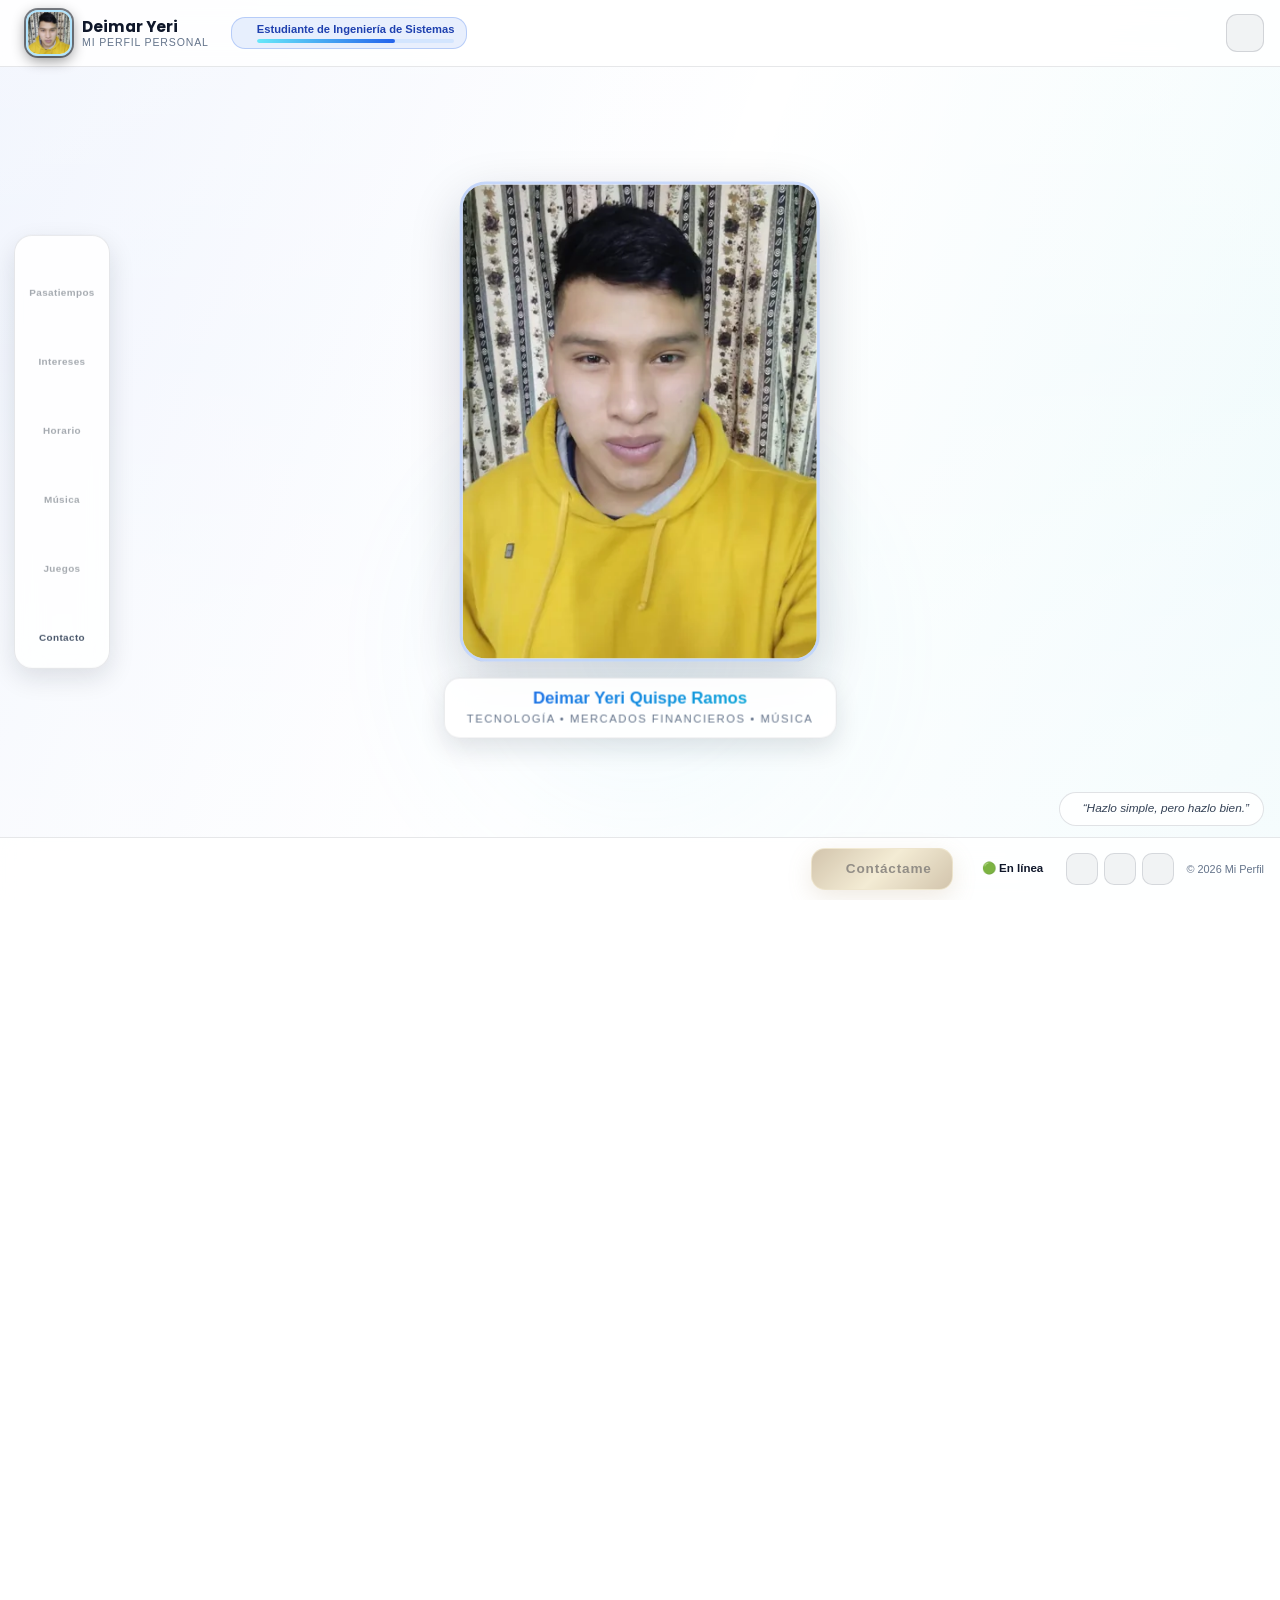
==== commit 6b2e0bde: "Add files via upload" ====
--- a/index.html
+++ b/index.html
@@ -4,8 +4,6 @@
   <meta charset="UTF-8">
   <meta name="viewport" content="width=device-width, initial-scale=1.0">
   <title>Mi Perfil — abriendo…</title>
-  <meta http-equiv="refresh" content="0; url=./fase-ui-pwa/">
-  <link rel="canonical" href="./fase-ui-pwa/">
   <style>
     body {
       margin: 0;
@@ -16,6 +14,7 @@
       background: #0b1220;
       color: #e8eef9;
       text-align: center;
+      padding: 20px;
     }
 
     a {
@@ -26,5 +25,29 @@
 </head>
 <body>
   <p>Abriendo el perfil… <a href="./fase-ui-pwa/">Entrar</a></p>
+
+  <script>
+    // Limpia el service worker y cachés de la versión anterior (raíz)
+    // y luego abre la PWA que vive en /fase-ui-pwa/.
+    (async function () {
+      try {
+        var raiz = new URL("./", location.href).href;
+
+        var registros = await navigator.serviceWorker.getRegistrations();
+        await Promise.all(registros
+          .filter(function (registro) { return registro.scope === raiz; })
+          .map(function (registro) { return registro.unregister(); }));
+
+        var nombres = await caches.keys();
+        await Promise.all(nombres
+          .filter(function (nombre) { return nombre.indexOf("perfil-pwa-v") === 0 && nombre !== "perfil-pwa-v6"; })
+          .map(function (nombre) { return caches.delete(nombre); }));
+      } catch (error) {
+        /* sin soporte de SW/caché: igual redirige */
+      }
+
+      location.replace("./fase-ui-pwa/");
+    })();
+  </script>
 </body>
 </html>
